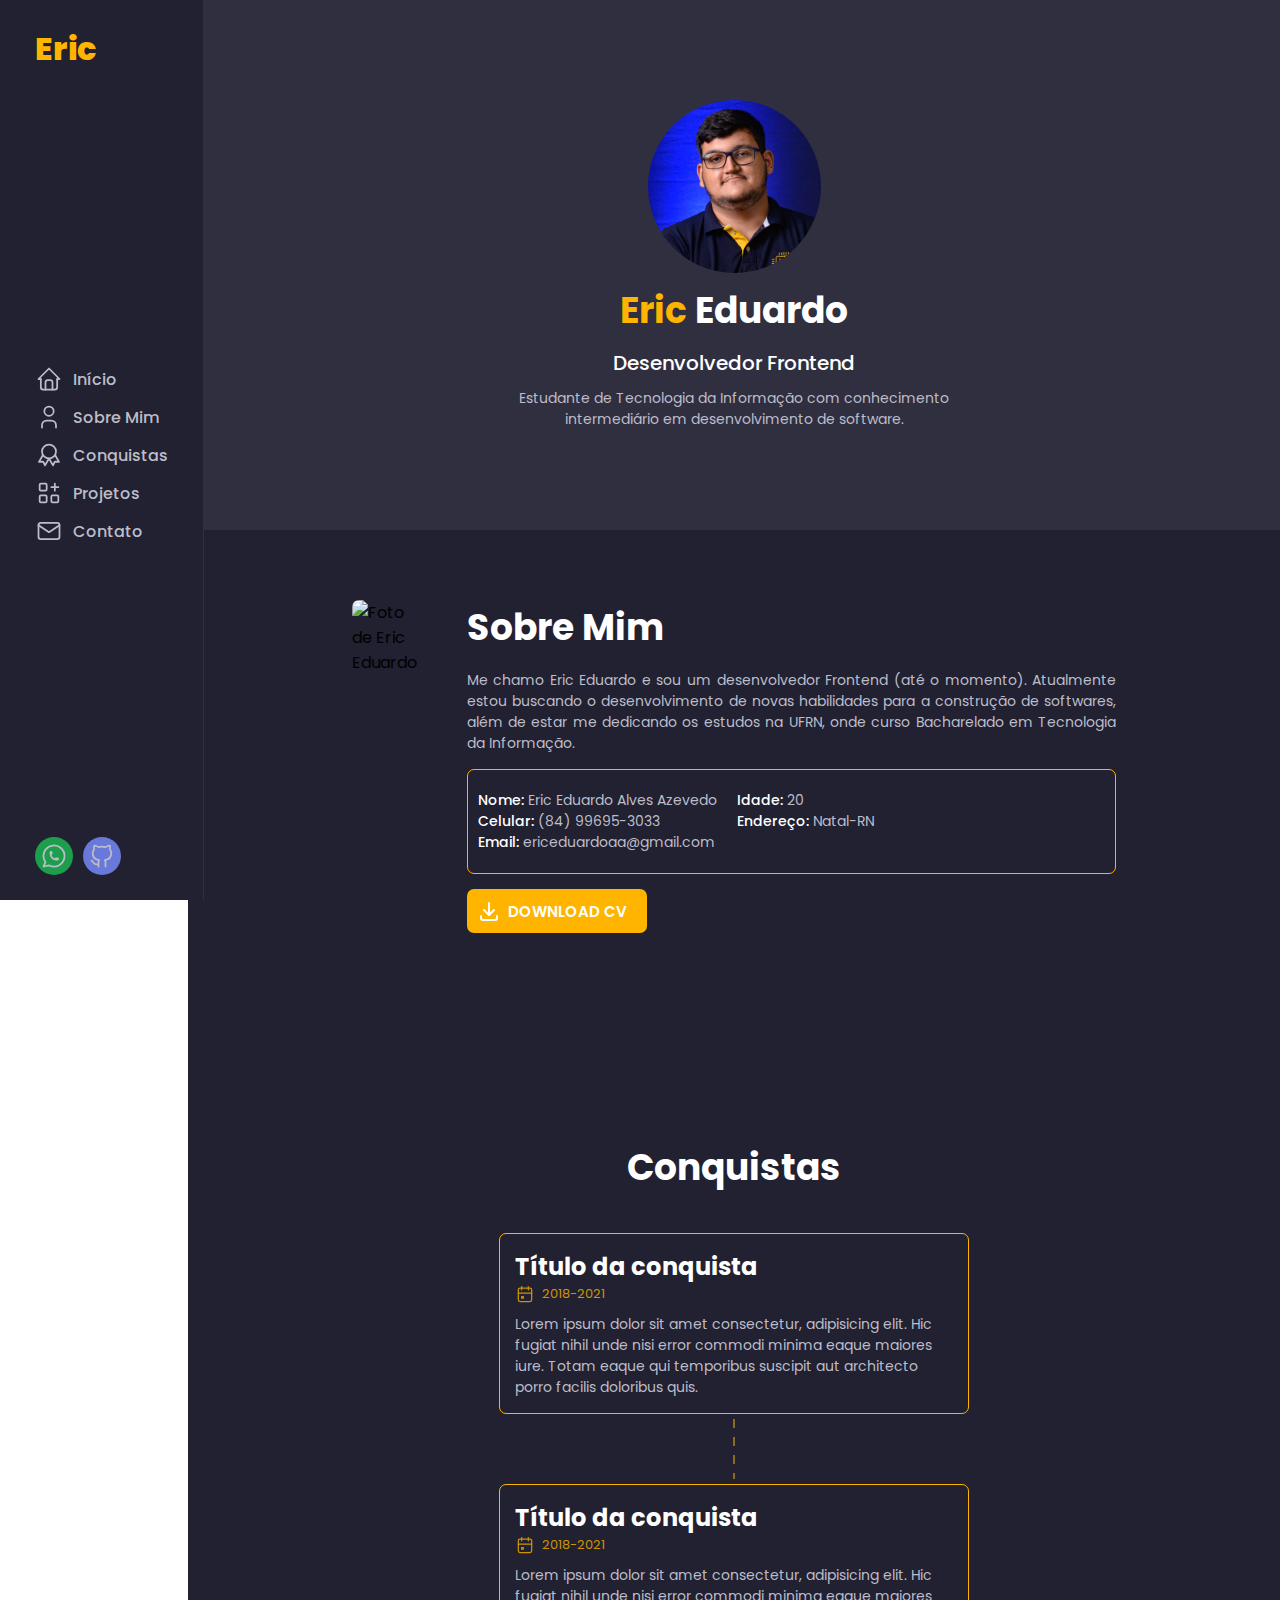
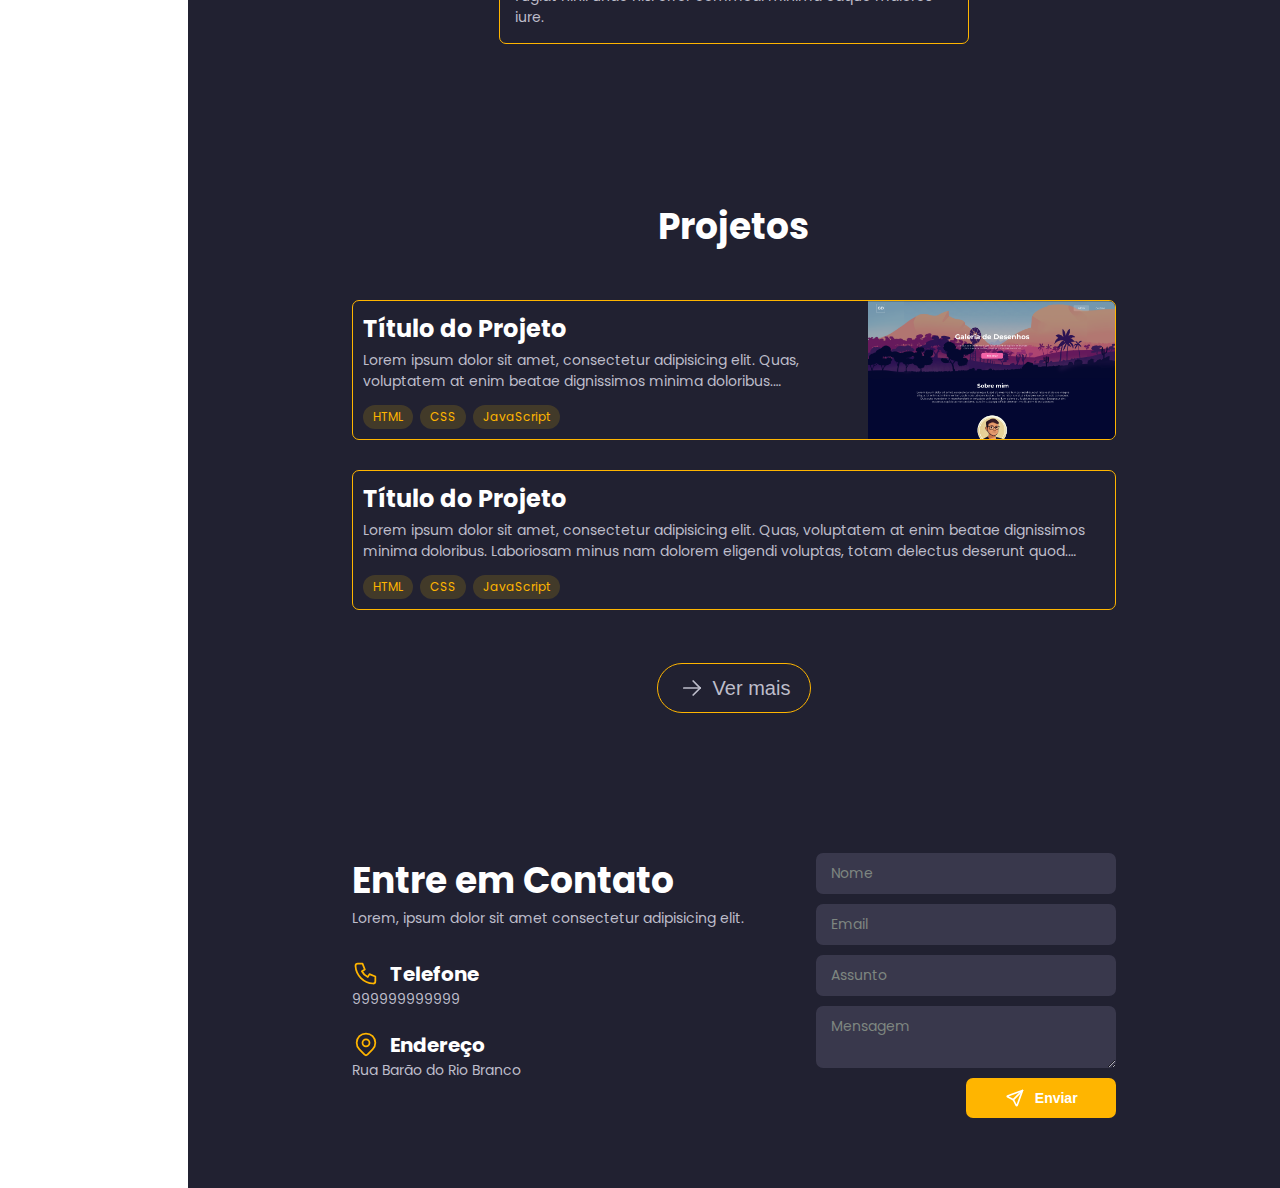
==== index.html @ 6c76ade5 "Primeiro commit com a página inicial" ====
<!DOCTYPE html>
<html lang="en">
<head>
    <meta charset="UTF-8">
    <meta http-equiv="X-UA-Compatible" content="IE=edge">
    <meta name="viewport" content="width=device-width, initial-scale=1.0">
    <title>Eric Eduardo</title>

    <link rel="stylesheet" href="./css/style.css">
        <link rel="preconnect" href="https://fonts.googleapis.com">
    <link rel="preconnect" href="https://fonts.gstatic.com" crossorigin>
    <link href="https://fonts.googleapis.com/css2?family=Poppins:wght@300;400;500;600;700&display=swap" rel="stylesheet">
</head>
<body>
    <div class="side-navigation">
        <div class="logo">Eric</div>
        <ul>
            <li>
                <a href="#home" class="btn">
                    <svg xmlns="http://www.w3.org/2000/svg" class="icon icon-tabler icon-tabler-home" width="28" height="28" viewBox="0 0 24 24" stroke-width="1.5" stroke="#BDBDCA" fill="none" stroke-linecap="round" stroke-linejoin="round">
                        <path stroke="none" d="M0 0h24v24H0z" fill="none"/>
                        <polyline points="5 12 3 12 12 3 21 12 19 12" />
                        <path d="M5 12v7a2 2 0 0 0 2 2h10a2 2 0 0 0 2 -2v-7" />
                        <path d="M9 21v-6a2 2 0 0 1 2 -2h2a2 2 0 0 1 2 2v6" />
                      </svg>
                    Início
                </a>
            </li>
            <li>
                <a href="#about-me" class="btn">
                    <svg xmlns="http://www.w3.org/2000/svg" class="icon icon-tabler icon-tabler-user" width="28" height="28" viewBox="0 0 24 24" stroke-width="1.5" stroke="#BDBDCA" fill="none" stroke-linecap="round" stroke-linejoin="round">
                        <path stroke="none" d="M0 0h24v24H0z" fill="none"/>
                        <circle cx="12" cy="7" r="4" />
                        <path d="M6 21v-2a4 4 0 0 1 4 -4h4a4 4 0 0 1 4 4v2" />
                    </svg>
                    Sobre Mim
                </a>
            </li>
            <li>
                <a href="#achievements" class="btn"> 
                    <svg xmlns="http://www.w3.org/2000/svg" class="icon icon-tabler icon-tabler-award" width="28" height="28" viewBox="0 0 24 24" stroke-width="1.5" stroke="#BDBDCA" fill="none" stroke-linecap="round" stroke-linejoin="round">
                        <path stroke="none" d="M0 0h24v24H0z" fill="none"/>
                        <circle cx="12" cy="9" r="6" />
                        <polyline points="9 14.2 9 21 12 19 15 21 15 14.2" transform="rotate(-30 12 9)" />
                        <polyline points="9 14.2 9 21 12 19 15 21 15 14.2" transform="rotate(30 12 9)" />
                    </svg>
                    Conquistas
                </a>
            </li>
            <li>
                <a href="#projects" class="btn">
                    <svg xmlns="http://www.w3.org/2000/svg" class="icon icon-tabler icon-tabler-apps" width="28" height="28" viewBox="0 0 24 24" stroke-width="1.5" stroke="#BDBDCA" fill="none" stroke-linecap="round" stroke-linejoin="round">
                        <path stroke="none" d="M0 0h24v24H0z" fill="none"/>
                        <rect x="4" y="4" width="6" height="6" rx="1" />
                        <rect x="4" y="14" width="6" height="6" rx="1" />
                        <rect x="14" y="14" width="6" height="6" rx="1" />
                        <line x1="14" y1="7" x2="20" y2="7" />
                        <line x1="17" y1="4" x2="17" y2="10" />
                    </svg>
                    Projetos
                </a>
            </li>
            <li>
                <a href="#contact" class="btn">
                    <svg xmlns="http://www.w3.org/2000/svg" class="icon icon-tabler icon-tabler-mail" width="28" height="28" viewBox="0 0 24 24" stroke-width="1.5" stroke="#BDBDCA" fill="none" stroke-linecap="round" stroke-linejoin="round">
                        <path stroke="none" d="M0 0h24v24H0z" fill="none"/>
                        <rect x="3" y="5" width="18" height="14" rx="2" />
                        <polyline points="3 7 12 13 21 7" />
                    </svg>
                    Contato
                </a>
            </li>
        </ul>
        <div class="media">
            <div class="whatsapp btn">
                <svg xmlns="http://www.w3.org/2000/svg" class="icon icon-tabler icon-tabler-brand-whatsapp" width="28" height="28" viewBox="0 0 24 24" stroke-width="1.5" stroke="#BDBDCA" fill="none" stroke-linecap="round" stroke-linejoin="round">
                    <path stroke="none" d="M0 0h24v24H0z" fill="none"/>
                    <path d="M3 21l1.65 -3.8a9 9 0 1 1 3.4 2.9l-5.05 .9" />
                    <path d="M9 10a0.5 .5 0 0 0 1 0v-1a0.5 .5 0 0 0 -1 0v1a5 5 0 0 0 5 5h1a0.5 .5 0 0 0 0 -1h-1a0.5 .5 0 0 0 0 1" />
                  </svg>        
            </div>
            <div class="github btn">
                <svg xmlns="http://www.w3.org/2000/svg" class="icon icon-tabler icon-tabler-brand-github" width="28" height="28" viewBox="0 0 24 24" stroke-width="1.5" stroke="#BDBDCA" fill="none" stroke-linecap="round" stroke-linejoin="round">
                    <path stroke="none" d="M0 0h24v24H0z" fill="none"/>
                    <path d="M9 19c-4.3 1.4 -4.3 -2.5 -6 -3m12 5v-3.5c0 -1 .1 -1.4 -.5 -2c2.8 -.3 5.5 -1.4 5.5 -6a4.6 4.6 0 0 0 -1.3 -3.2a4.2 4.2 0 0 0 -.1 -3.2s-1.1 -.3 -3.5 1.3a12.3 12.3 0 0 0 -6.2 0c-2.4 -1.6 -3.5 -1.3 -3.5 -1.3a4.2 4.2 0 0 0 -.1 3.2a4.6 4.6 0 0 0 -1.3 3.2c0 4.6 2.7 5.7 5.5 6c-.6 .6 -.6 1.2 -.5 2v3.5" />
                  </svg>
            </div>
            
        </div>
    </div>
    
    <main>
        <section id="home">
            <img src="./img/foto-perfil-lattes.png" alt="Foto de perfil">
            <h1 class="section-title"><span>Eric</span> Eduardo</h1>
            <p class="subtitle">Desenvolvedor Frontend</p>
            <p class="text">Estudante de Tecnologia da Informação com conhecimento intermediário em desenvolvimento de software.</p>
        </section>

        <section id="about-me">
            <img src="./img/DSC_0103.png" alt="Foto de Eric Eduardo">

            <div class="info">
                
                <h1 class="section-title">Sobre Mim</h1>
                <p class="description text">Me chamo Eric Eduardo e sou um desenvolvedor Frontend (até o momento). Atualmente estou buscando o desenvolvimento de novas habilidades para a construção de softwares, além de estar me dedicando os  estudos na UFRN, onde curso Bacharelado em Tecnologia da Informação.</p>

                <div class="resume text">
                    <div>
                        <p><span>Nome: </span>Eric Eduardo Alves Azevedo</p>
                        <p><span>Celular: </span>(84) 99695-3033</p>                   
                        <p><span>Email: </span>ericeduardoaa@gmail.com</p>
                    </div>
                    <div>
                        <p><span>Idade: </span>20</p>
                        <p><span>Endereço: </span>Natal-RN</p>
                    </div>
                </div>
                
               
                    <a href="./curriculum vitae - Eric.pdf" class="btn" id="btn-download" target="_blank" download="curriculum vitae - Eric.pdf" class="btn" id="btn-download">
                        <svg xmlns="http://www.w3.org/2000/svg" class="icon icon-tabler icon-tabler-download" width="24" height="24" viewBox="0 0 24 24" stroke-width="2" stroke="#ffffff" fill="none" stroke-linecap="round" stroke-linejoin="round">
                            <path stroke="none" d="M0 0h24v24H0z" fill="none"/>
                            <path d="M4 17v2a2 2 0 0 0 2 2h12a2 2 0 0 0 2 -2v-2" />
                            <polyline points="7 11 12 16 17 11" />
                            <line x1="12" y1="4" x2="12" y2="16" />
                        </svg>
                        DOWNLOAD CV
                    </a>
            </div>
        </section>

        <section id="achievements">
            <h1 class="section-title">Conquistas</h1>

            <div class="timeline">
                <div class="achievement">
                    <h2 class="title">Título da conquista</h2>
                    <div class="date">
                        <svg xmlns="http://www.w3.org/2000/svg" class="icon icon-tabler icon-tabler-calendar-event" width="20" height="20" viewBox="0 0 24 24" stroke-width="1.5" stroke="#ce9400" fill="none" stroke-linecap="round" stroke-linejoin="round">
                            <path stroke="none" d="M0 0h24v24H0z" fill="none"/>
                            <rect x="4" y="5" width="16" height="16" rx="2" />
                            <line x1="16" y1="3" x2="16" y2="7" />
                            <line x1="8" y1="3" x2="8" y2="7" />
                            <line x1="4" y1="11" x2="20" y2="11" />
                            <rect x="8" y="15" width="2" height="2" />
                          </svg>
                        <p>2018-2021</p>
                    </div>
                    <p class="text">Lorem ipsum dolor sit amet consectetur, adipisicing elit. Hic fugiat nihil unde nisi error commodi minima eaque maiores iure. Totam eaque qui temporibus suscipit aut architecto porro facilis doloribus quis.</p>
                </div>

                <?xml version="1.0"?>
                    <svg xmlns="http://www.w3.org/2000/svg" xmlns:xlink="http://www.w3.org/1999/xlink" width="11" height="60">
                        <line x1="5" y1="0" x2="5" y2="60" stroke-width="1" stroke="#FFB500" stroke-dasharray="9"/>
                </svg>

                <div class="achievement">
                    <h2 class="title">Título da conquista</h2>
                    <div class="date">
                        <svg xmlns="http://www.w3.org/2000/svg" class="icon icon-tabler icon-tabler-calendar-event" width="20" height="20" viewBox="0 0 24 24" stroke-width="1.5" stroke="#ce9400" fill="none" stroke-linecap="round" stroke-linejoin="round">
                            <path stroke="none" d="M0 0h24v24H0z" fill="none"/>
                            <rect x="4" y="5" width="16" height="16" rx="2" />
                            <line x1="16" y1="3" x2="16" y2="7" />
                            <line x1="8" y1="3" x2="8" y2="7" />
                            <line x1="4" y1="11" x2="20" y2="11" />
                            <rect x="8" y="15" width="2" height="2" />
                          </svg>
                        <p>2018-2021</p>
                    </div>
                    <p class="text">Lorem ipsum dolor sit amet consectetur, adipisicing elit. Hic fugiat nihil unde nisi error commodi minima eaque maiores iure.</p>
                </div>
            </div>
        </section>

        <section id="projects">
            <h1 class="section-title">Projetos</h1>
            <div>
                <div class="card">
                    <div class="info">
                        <div class="card-content">
                            <h2 class="title">Título do Projeto</h2>
                            <p class="text">Lorem ipsum dolor sit amet, consectetur adipisicing elit. Quas, voluptatem at enim beatae dignissimos minima doloribus. Laboriosam minus nam dolorem eligendi voluptas, totam delectus deserunt quod. Fuga ratione dolores cumque. </p>
                        </div>
                        <div class="technologies">
                            <div class="technology">HTML</div>
                            <div class="technology">CSS</div>
                            <div class="technology">JavaScript</div>
                        </div>
                        
                    </div>
                    <div class="card-img">
                        <img src="./img/Captura de tela 2023-02-22 171849.png">
                    </div>
                </div>

                <div class="card">
                    <div class="info">
                        <div class="card-content">
                            <h2 class="title">Título do Projeto</h2>
                            <p class="text">Lorem ipsum dolor sit amet, consectetur adipisicing elit. Quas, voluptatem at enim beatae dignissimos minima doloribus. Laboriosam minus nam dolorem eligendi voluptas, totam delectus deserunt quod. Fuga ratione dolores cumque. </p>
                        </div>
                        <div class="technologies">
                            <div class="technology">HTML</div>
                            <div class="technology">CSS</div>
                            <div class="technology">JavaScript</div>
                        </div>
                        
                    </div>
                    
                </div>
            </div>

            <button class="btn btn-see-more">
                <svg xmlns="http://www.w3.org/2000/svg" class="icon icon-tabler icon-tabler-arrow-right" width="28" height="28" viewBox="0 0 24 24" stroke-width="1.5" stroke="#BDBDCA" fill="none" stroke-linecap="round" stroke-linejoin="round">
                    <path stroke="none" d="M0 0h24v24H0z" fill="none"/>
                    <line x1="5" y1="12" x2="19" y2="12" />
                    <line x1="13" y1="18" x2="19" y2="12" />
                    <line x1="13" y1="6" x2="19" y2="12" />
                  </svg>
                  Ver mais
            </button>
        </section>

        <section id="contact">
            <div class="content">
                <h1 class="section-title">Entre em Contato</h1>
                <p class="text">Lorem, ipsum dolor sit amet consectetur adipisicing elit.</p>
                <div class="content-info">
                    <div class="info">
                        <div>
                            <svg xmlns="http://www.w3.org/2000/svg" class="icon icon-tabler icon-tabler-phone" width="28" height="28" viewBox="0 0 24 24" stroke-width="1.5" stroke="#FFB500" fill="none" stroke-linecap="round" stroke-linejoin="round">
                                <path stroke="none" d="M0 0h24v24H0z" fill="none"/>
                                <path d="M5 4h4l2 5l-2.5 1.5a11 11 0 0 0 5 5l1.5 -2.5l5 2v4a2 2 0 0 1 -2 2a16 16 0 0 1 -15 -15a2 2 0 0 1 2 -2" />
                            </svg>
                            <h3>Telefone</h3>
                        </div>
                        <p class="text">999999999999</p>
                    </div>

                    <div class="info">
                        <div>
                            <svg xmlns="http://www.w3.org/2000/svg" class="icon icon-tabler icon-tabler-map-pin" width="28" height="28" viewBox="0 0 24 24" stroke-width="1.5" stroke="#FFB500" fill="none" stroke-linecap="round" stroke-linejoin="round">
                                <path stroke="none" d="M0 0h24v24H0z" fill="none"/>
                                <circle cx="12" cy="11" r="3" />
                                <path d="M17.657 16.657l-4.243 4.243a2 2 0 0 1 -2.827 0l-4.244 -4.243a8 8 0 1 1 11.314 0z" />
                              </svg>
                            <h3>Endereço</h3>
                        </div>
                        <p class="text">Rua Barão do Rio Branco</p>
                    </div>
                </div>
            </div>
            <form>
                <input id="name" type="text" placeholder="Nome">
                <input id="email" type="email" placeholder="Email">
                <input id="subject" type="text" placeholder="Assunto">
                <textarea id="message" placeholder="Mensagem"></textarea>
                <button class="btn">
                    <svg xmlns="http://www.w3.org/2000/svg" class="icon icon-tabler icon-tabler-send" width="20" height="20" viewBox="0 0 24 24" stroke-width="2" stroke="#ffffff" fill="none" stroke-linecap="round" stroke-linejoin="round">
                    <path stroke="none" d="M0 0h24v24H0z" fill="none"/>
                    <line x1="10" y1="14" x2="21" y2="3" />
                    <path d="M21 3l-6.5 18a0.55 .55 0 0 1 -1 0l-3.5 -7l-7 -3.5a0.55 .55 0 0 1 0 -1l18 -6.5" />
                  </svg>
                  Enviar
                </button>
            </form>
        </section>
    </main>

</body>

<script src="./js/side-navigation.js"></script>
</html>
---- css/style.css ----
* {
    margin: 0;
    padding: 0;
    text-decoration: none;
    list-style: none;
    box-sizing: border-box;
}

html {
    scroll-behavior: smooth;
}

body {
    font-family: 'Poppins', sans-serif;
}

.btn:hover {
    cursor: pointer;
}

.text {
    /* color: #9696ab; */
    color: #BDBDCA;
    font-size: 14px;
}

/* ----- SIDE NAVIGATION ----- */

.side-navigation {
    background-color: #212131;
    position: fixed;
    top: 0;
    padding: 25px 35px;
    /* padding-top: 20px; */
    box-sizing: border-box;
    height: 100%;
    border-right: 1px solid #302F40;
    display: flex;
    flex-direction: column;
    justify-content: space-between;
}

.side-navigation .logo {
    font-size: 32px;
    color: #FFB500;
    font-weight: 800;
}

.side-navigation ul {
    display: flex;
    flex-direction: column;
    gap: 10px;
}

.side-navigation ul a {
    color: #BDBDCA;
    display: flex;
    align-items: center;
    gap: 10px;
    font-size: 16px;
    font-weight: 500;
    transition: all .3s;
}

.side-navigation ul a svg {
    transition: all .3s;
}

.side-navigation ul a:hover, .side-navigation ul a:hover svg {
    color: #FFB500;
    stroke: #FFB500;
}

.side-navigation .media {
    display: flex;
    gap: 10px;
}

.side-navigation .media .whatsapp {
    background-color: #1c9e4c;
    display: flex;
    padding: 5px;
    border-radius: 50px;
}

.side-navigation .media .github {
    background-color: #6879D9;
    display: flex;
    padding: 5px;
    border-radius: 50px;
}

/* ----- MAIN ----- */

main {
    background-color: #212131;
}

section {
    padding: 70px 15%;
}

/* INÍCIO */

#home {
    background-color: #302F40;
    display: flex;
    flex-direction: column;
    align-items: center;
    justify-content: center;
    padding: 100px 0;
    gap: 10px;
}

#home img {
    width: 173px; /* width of container */
    height: 173px; /* height of container */
    object-fit: cover;
    object-position: top; /* try 20px 10px */ 
    border-radius: 200px;
}

.section-title {
    font-size: 36px;
    font-weight: bold;
    color: white;
}

.section-title span {
    color: #FFB500;
}

#home .subtitle {
    font-size: 20px;
    font-weight: 500;
    color: white;
}

#home .text {
    width: 460px;
    text-align: center;
}

h2.title {
    font-size: 24px;
    color: white;
}

/* SOBRE MIM */

#about-me {
    display: flex;
    /* justify-content: space-between; */
    gap: 50px;    
    /* flex-wrap: wrap; */
}

#about-me img {
    /* width: 500px; */
    height: 400px;
    border-radius: 7px;
}

#about-me  .info {
    display: flex;
    flex-direction: column;
    gap: 15px;
    /* width: 480px; */
}

#about-me  .info .description {
    text-align: justify;
}


#about-me .info .resume {
    display: flex;
    /* flex-direction: column; */
    flex-wrap: wrap;
    border: 1px solid #FFB500;
    border-radius: 7px;
    padding: 20px 0;

}

#about-me .info .resume div {
    padding: 0 10px;
}

#about-me .info p span {
    color: white;
    font-weight: 500;
}

#btn-download {
    background-color: #FFB500;
    width: 180px;
    color: white;
    font-weight: 600;
    font-size: 15px;
    display: flex;
    align-items: center;
    gap: 7px;
    padding: 10px;
    border-radius: 7px;
    transition: background .3s;
}

#btn-download:hover {
    background-color: #fcce59;
}

/* CONQUISTAS */

#achievements {
    display: flex;
    flex-direction: column;
    align-items : center;
    gap: 23px;
}

.timeline {
    width: 500px;
    padding: 15px;
    display: flex;
    flex-direction: column;
    align-items: center;
    gap: 5px;
}

.timeline .achievement {
    border-radius: 7px;
    border: 1px solid #FFB500;
    padding: 15px;
}

.timeline .achievement .date {
    color: #ce9400;
    display: flex;
    gap: 7px;
    font-size: 13px;
    align-items: center;
    /* font-weight: 300; */
    margin-bottom: 10px;
}

/* PROJETOS */
#projects {
    display: flex;
    flex-direction: column;
    align-items: center;
    gap: 23px;
}

#projects .section-title {
    margin-bottom: 23px;
}

.card {
    display: flex;
    height: 140px;
    border: 1px solid #ffb500;
    border-radius: 7px;
    overflow: hidden;
    margin-bottom: 30px;
    transition: background-color .4s;
}

.card:hover{
    cursor: pointer;
    background-color: rgba(255, 183, 0, 0.05);
}

.card .title {
    margin-bottom: 4px;
}

.card .info {
    display: flex;
    flex-direction: column;
    height: 100%;
    justify-content: space-between;
    padding: 10px;
    flex: 2;
}

.card .info .text {
    overflow: hidden;
    text-overflow: ellipsis;
    display: -webkit-box;
    -webkit-line-clamp: 2;
    -webkit-box-orient: vertical;
}

.technologies {
    display: flex;
    gap: 7px;
}

.technologies .technology {
    color: #FFB500;
    background-color: rgba(255, 199, 0, 0.15);
    font-size: 12px;
    padding: 3px 10px;
    border-radius: 20px;
}

.card-img {
    height: auto;
    flex: 1;
    overflow: hidden;
}

.card-img img {
    width: 100%;
    height: 100%;
    object-fit: cover;
    object-position: top;
}

.btn-see-more {
    padding: 10px 20px;
    background-color: transparent;
    border: 0.1px solid #FFB500;
    border-radius: 50px;
    display: flex;
    align-items: center;
    gap: 7px;
    font-size: 20px;
    color: #BDBDCA;
    transition: color .4s, background-color .4s;
}

.icon-tabler-arrow-right {
    transition: stroke .4s, transform .2s;
}

.btn-see-more:hover{
    background-color: rgba(255, 183, 0, 0.05);
    color: #FFB500;
    /* stroke: #FFB500; */
}

.btn-see-more:hover .icon-tabler-arrow-right {
    stroke: #FFB500;
    transform: translateX(5px);
}

/* CONTATO */

#contact {
    display: flex;
    gap: 20px;
    justify-content: space-around;
    flex-wrap: wrap;
}

#contact .content{
    flex: 1;
}

#contact .content-info {
    margin-top: 30px;   
}

#contact .content-info .info {
    margin-bottom: 20px;
}

.info h3 {
    color: white;
    font-size: 20px;
}

.content-info .info div {
    display: flex;
    gap: 10px;
}

#contact form {
    width: 300px;
    display: flex;
    flex-direction: column;
    gap: 10px;
    align-items: flex-end;
    max-width: 300px;
    flex: 1;
}

#contact form input, #contact form textarea {
    background-color: #39384C;
    color: white;
    border: none;
    /* outline: 1px solid #FFB500; */
    padding: 10px 15px;
    border-radius: 7px;
    font-size: 14px;
    font-family: 'Poppins', sans-serif;
    max-width: 300px;
    min-width: 100%;
}

#contact form input:focus, #contact form textarea:focus {
    outline: 1px solid #FFB500;
}

#contact form button {
    display: flex;
    justify-content: center;
    align-items: center;
    gap: 10px;
    border-radius: 7px;
    border: none;
    background-color: #FFB500;
    color: white;
    padding: 10px;
    font-size: 14px;
    font-weight: 600;
    width: 150px;
    transition: all .4s;
}

#contact form button:hover {
    background-color: #fcce59;
}

#contact ::-webkit-input-placeholder {
    color: #7e8680;
 }
 
 #contact :-moz-placeholder { /* Firefox 18- */
    color: #7e8680;  
 }
 
 #contact ::-moz-placeholder {  /* Firefox 19+ */
    color: #7e8680;  
 }
 
 #contact :-ms-input-placeholder {  
    color: #7e8680;  
 }

input:-webkit-autofill {
    -webkit-box-shadow: 0 0 0 30px #39384C inset;
}
 
/* Cor do texto do autocomplete */
input:-webkit-autofill {
    -webkit-text-fill-color: white !important;
}
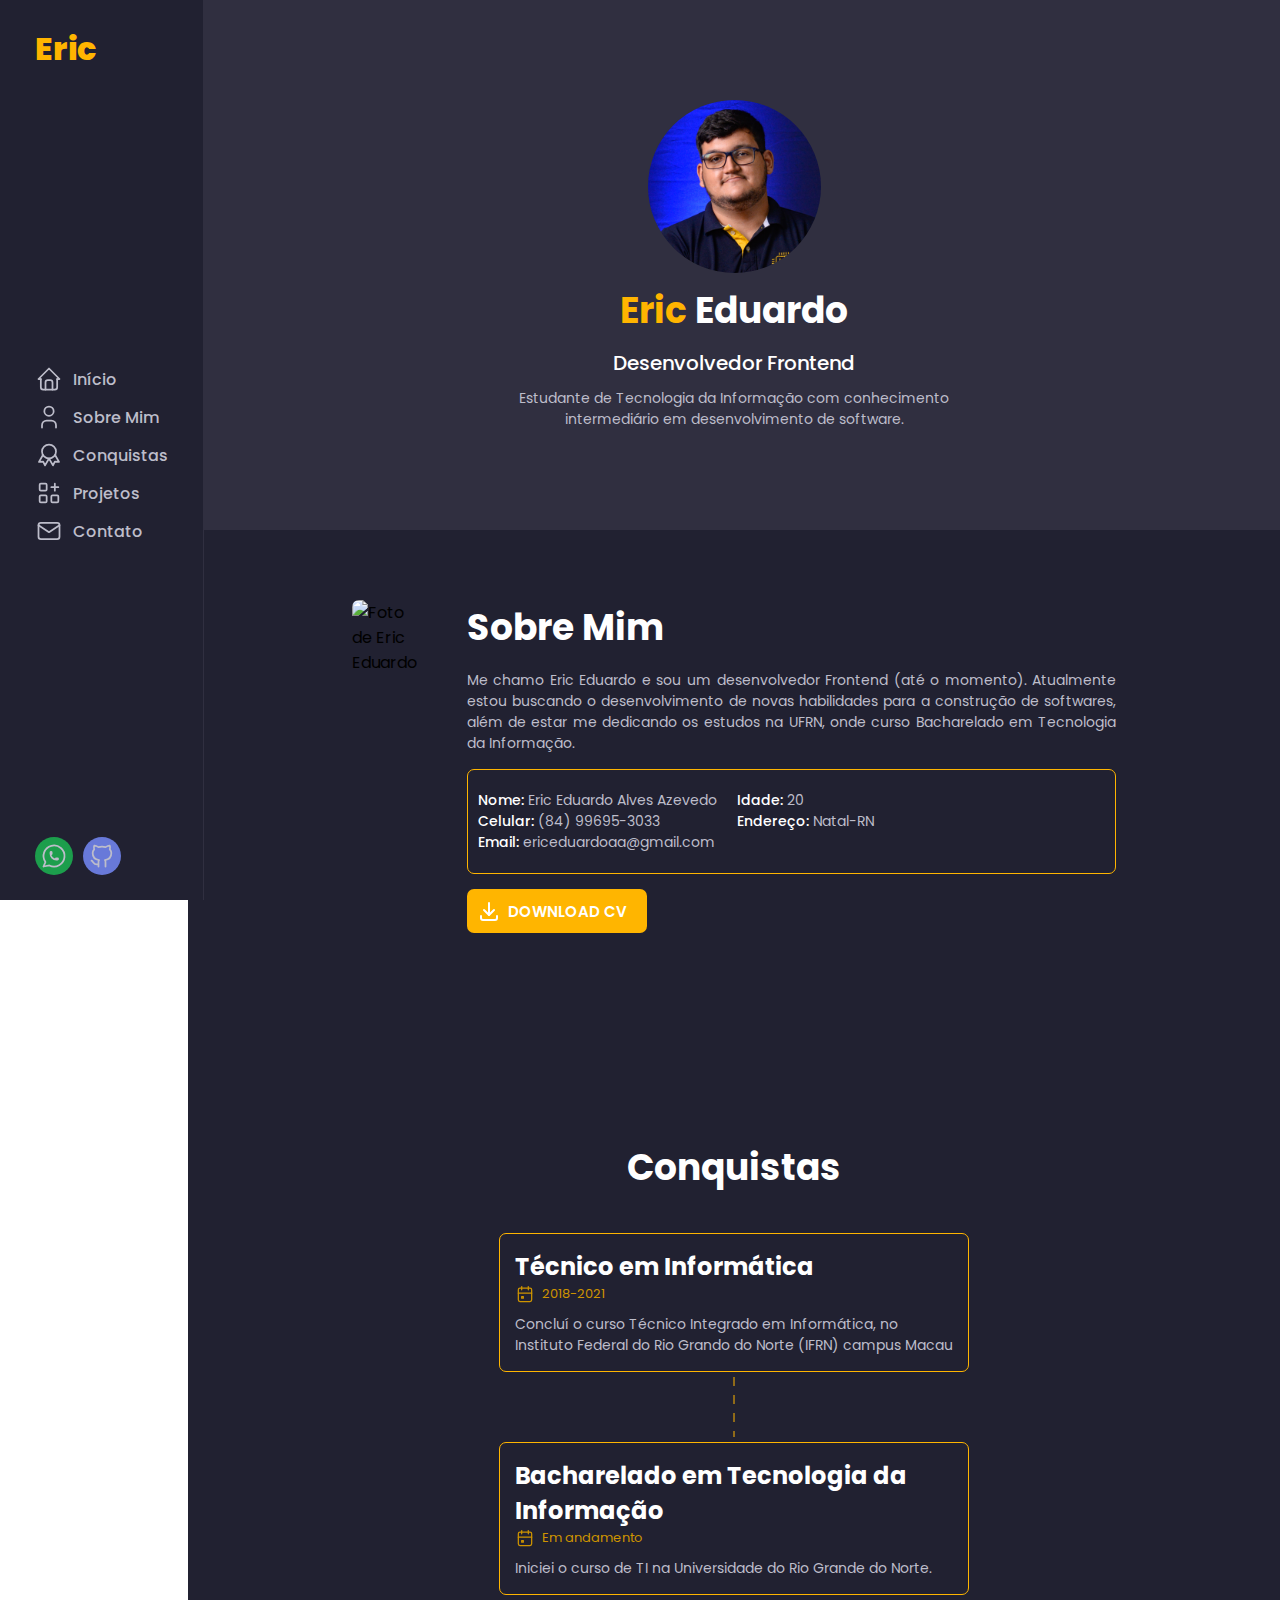
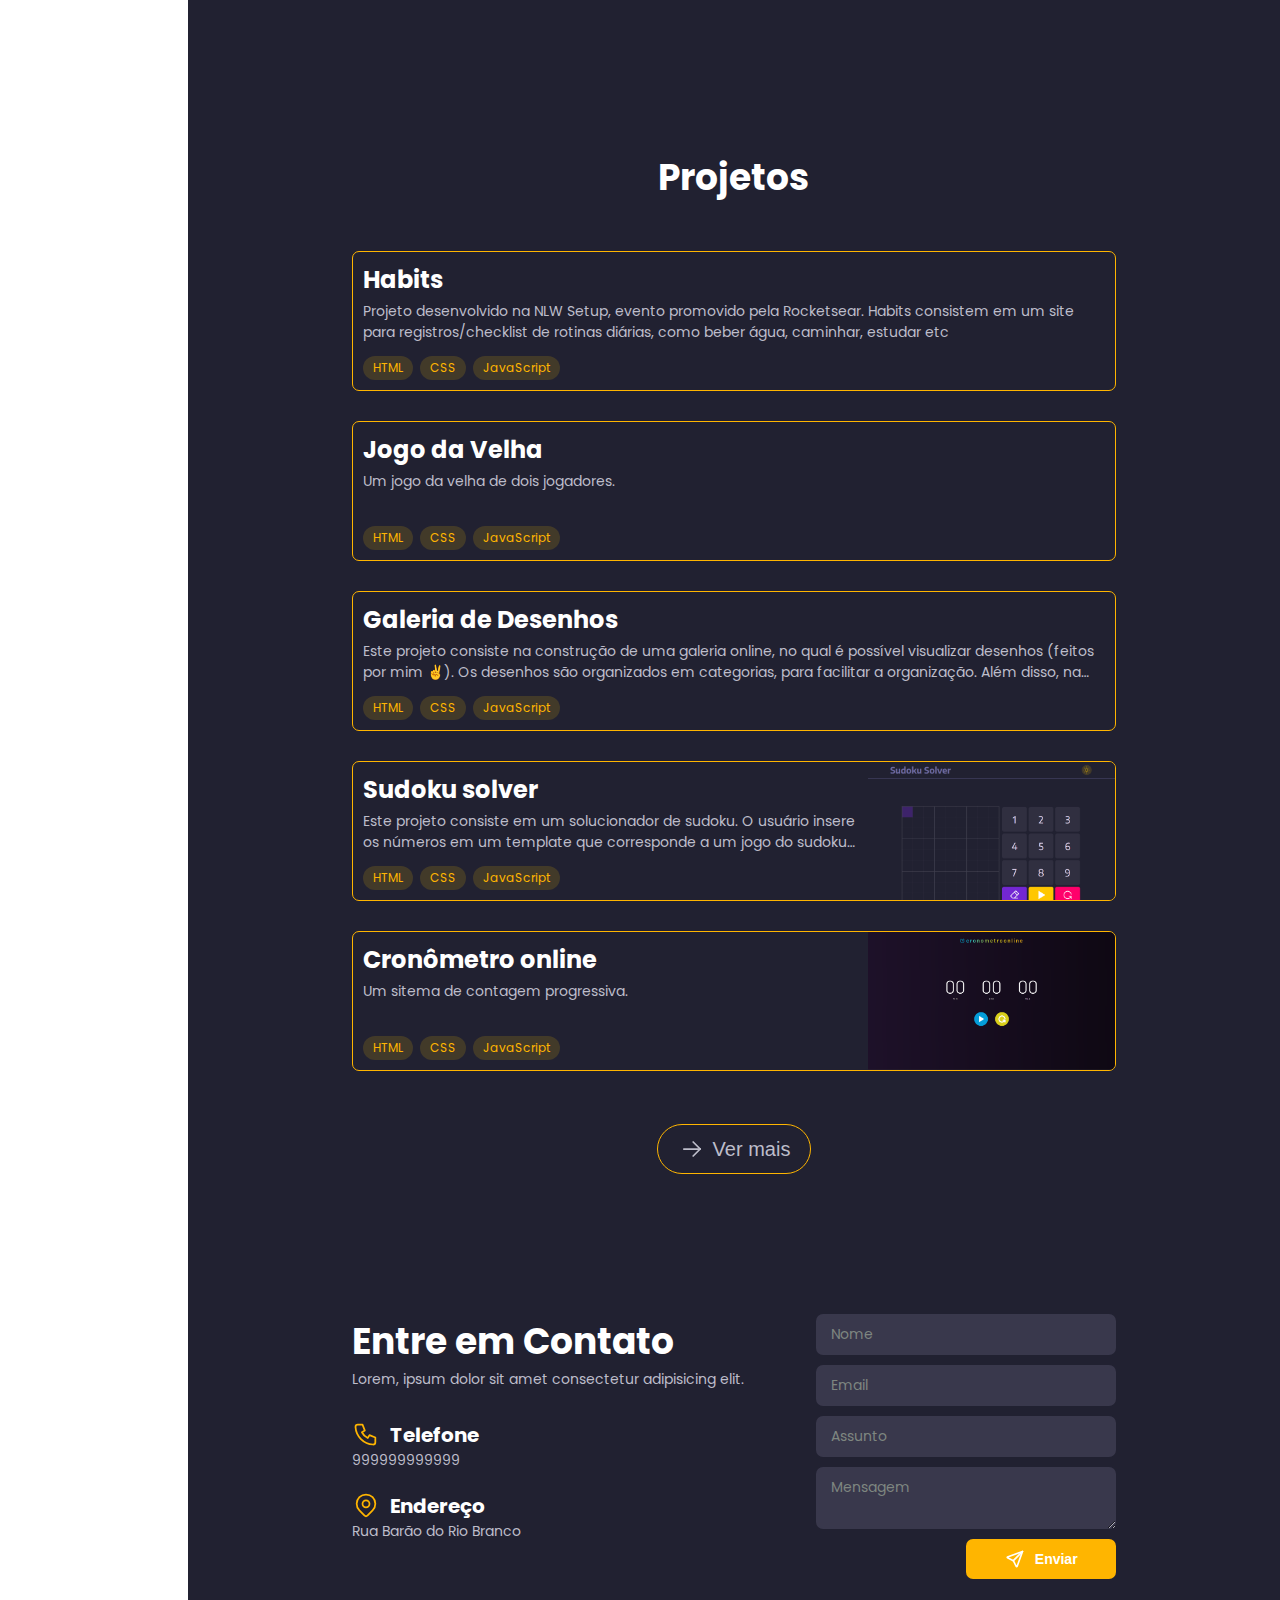
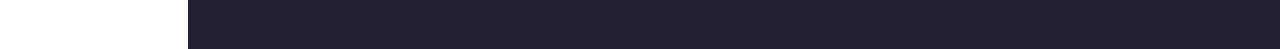
==== commit 0c4fdd09: "Criação do Project View" ====
--- a/index.html
+++ b/index.html
@@ -7,11 +7,57 @@
     <title>Eric Eduardo</title>
 
     <link rel="stylesheet" href="./css/style.css">
-        <link rel="preconnect" href="https://fonts.googleapis.com">
+    <link rel="stylesheet" href="./css/project_view.css">
+    <link rel="preconnect" href="https://fonts.googleapis.com">
     <link rel="preconnect" href="https://fonts.gstatic.com" crossorigin>
-    <link href="https://fonts.googleapis.com/css2?family=Poppins:wght@300;400;500;600;700&display=swap" rel="stylesheet">
+    <link href="https://fonts.googleapis.com/css2?family=Poppins:wght@200;300;400;500;600;700&display=swap" rel="stylesheet">
 </head>
 <body>
+    <div class="project-view">
+        <div class="view">
+            <div class="image">
+                <img src="./img/captura_jogo_da_velha.png" alt="jogo da velha">
+            </div>
+            <svg xmlns="http://www.w3.org/2000/svg" class="icon icon-tabler icon-tabler-x btn" width="24" height="24" viewBox="0 0 24 24" stroke-width="1.5" stroke="#ffffff" fill="none" stroke-linecap="round" stroke-linejoin="round">
+                <path stroke="none" d="M0 0h24v24H0z" fill="none"/>
+                <line x1="18" y1="6" x2="6" y2="18" />
+                <line x1="6" y1="6" x2="18" y2="18" />
+            </svg>
+            <div class="content">
+                <div class="header-content">
+                    <div class="date">
+                        <svg xmlns="http://www.w3.org/2000/svg" class="icon icon-tabler icon-tabler-calendar-event" width="20" height="20" viewBox="0 0 24 24" stroke-width="1.5" stroke="#636377" fill="none" stroke-linecap="round" stroke-linejoin="round">
+                            <path stroke="none" d="M0 0h24v24H0z" fill="none"/>
+                            <rect x="4" y="5" width="16" height="16" rx="2" />
+                            <line x1="16" y1="3" x2="16" y2="7" />
+                            <line x1="8" y1="3" x2="8" y2="7" />
+                            <line x1="4" y1="11" x2="20" y2="11" />
+                            <rect x="8" y="15" width="2" height="2" />
+                        </svg>
+                        <p>2022</p>
+                    </div>
+                    <h1 class="title">Título do Projeto</h1>
+                    <ul class="technologies">
+                        <!-- <li>HTML</li> -->
+                    </ul>
+                </div>
+                <div class="body-content">
+                    <h2 class="subtitle">Links</h2>
+                    <ul class="links">
+                        <!-- <li class="btn">Site</li>
+                        <li class="btn">Github</li> -->
+                    </ul>
+
+                    <h2 class="subtitle">Sobre o projeto</h2>
+
+                    <div class="text-content">
+                        <p class="text description">Lorem ipsum dolor sit, amet consectetur adipisicing elit. Esse, quod. Tenetur dignissimos, odit aliquid praesentium doloribus cumque ipsa in architecto incidunt doloremque modi consectetur earum nihil, nobis suscipit deserunt asperiores. Lorem ipsum dolor sit, amet consectetur adipisicing elit. Esse, quod. Tenetur dignissimos, odit aliquid praesentium doloribus cumque ipsa in architecto incidunt doloremque modi consectetur earum nihil, nobis suscipit deserunt asperiores.</p>
+                    </div>
+                </div>
+                
+            </div>
+        </div>
+    </div>
     <div class="side-navigation">
         <div class="logo">Eric</div>
         <ul>
@@ -134,83 +180,16 @@
             <h1 class="section-title">Conquistas</h1>
 
             <div class="timeline">
-                <div class="achievement">
-                    <h2 class="title">Título da conquista</h2>
-                    <div class="date">
-                        <svg xmlns="http://www.w3.org/2000/svg" class="icon icon-tabler icon-tabler-calendar-event" width="20" height="20" viewBox="0 0 24 24" stroke-width="1.5" stroke="#ce9400" fill="none" stroke-linecap="round" stroke-linejoin="round">
-                            <path stroke="none" d="M0 0h24v24H0z" fill="none"/>
-                            <rect x="4" y="5" width="16" height="16" rx="2" />
-                            <line x1="16" y1="3" x2="16" y2="7" />
-                            <line x1="8" y1="3" x2="8" y2="7" />
-                            <line x1="4" y1="11" x2="20" y2="11" />
-                            <rect x="8" y="15" width="2" height="2" />
-                          </svg>
-                        <p>2018-2021</p>
-                    </div>
-                    <p class="text">Lorem ipsum dolor sit amet consectetur, adipisicing elit. Hic fugiat nihil unde nisi error commodi minima eaque maiores iure. Totam eaque qui temporibus suscipit aut architecto porro facilis doloribus quis.</p>
-                </div>
-
-                <?xml version="1.0"?>
-                    <svg xmlns="http://www.w3.org/2000/svg" xmlns:xlink="http://www.w3.org/1999/xlink" width="11" height="60">
-                        <line x1="5" y1="0" x2="5" y2="60" stroke-width="1" stroke="#FFB500" stroke-dasharray="9"/>
-                </svg>
-
-                <div class="achievement">
-                    <h2 class="title">Título da conquista</h2>
-                    <div class="date">
-                        <svg xmlns="http://www.w3.org/2000/svg" class="icon icon-tabler icon-tabler-calendar-event" width="20" height="20" viewBox="0 0 24 24" stroke-width="1.5" stroke="#ce9400" fill="none" stroke-linecap="round" stroke-linejoin="round">
-                            <path stroke="none" d="M0 0h24v24H0z" fill="none"/>
-                            <rect x="4" y="5" width="16" height="16" rx="2" />
-                            <line x1="16" y1="3" x2="16" y2="7" />
-                            <line x1="8" y1="3" x2="8" y2="7" />
-                            <line x1="4" y1="11" x2="20" y2="11" />
-                            <rect x="8" y="15" width="2" height="2" />
-                          </svg>
-                        <p>2018-2021</p>
-                    </div>
-                    <p class="text">Lorem ipsum dolor sit amet consectetur, adipisicing elit. Hic fugiat nihil unde nisi error commodi minima eaque maiores iure.</p>
-                </div>
-            </div>
-        </section>
-
+                
+                
+            </div>
+        </section>
+    
         <section id="projects">
             <h1 class="section-title">Projetos</h1>
-            <div>
-                <div class="card">
-                    <div class="info">
-                        <div class="card-content">
-                            <h2 class="title">Título do Projeto</h2>
-                            <p class="text">Lorem ipsum dolor sit amet, consectetur adipisicing elit. Quas, voluptatem at enim beatae dignissimos minima doloribus. Laboriosam minus nam dolorem eligendi voluptas, totam delectus deserunt quod. Fuga ratione dolores cumque. </p>
-                        </div>
-                        <div class="technologies">
-                            <div class="technology">HTML</div>
-                            <div class="technology">CSS</div>
-                            <div class="technology">JavaScript</div>
-                        </div>
-                        
-                    </div>
-                    <div class="card-img">
-                        <img src="./img/Captura de tela 2023-02-22 171849.png">
-                    </div>
-                </div>
-
-                <div class="card">
-                    <div class="info">
-                        <div class="card-content">
-                            <h2 class="title">Título do Projeto</h2>
-                            <p class="text">Lorem ipsum dolor sit amet, consectetur adipisicing elit. Quas, voluptatem at enim beatae dignissimos minima doloribus. Laboriosam minus nam dolorem eligendi voluptas, totam delectus deserunt quod. Fuga ratione dolores cumque. </p>
-                        </div>
-                        <div class="technologies">
-                            <div class="technology">HTML</div>
-                            <div class="technology">CSS</div>
-                            <div class="technology">JavaScript</div>
-                        </div>
-                        
-                    </div>
-                    
-                </div>
-            </div>
-
+            <div class="content">
+                
+            </div>
             <button class="btn btn-see-more">
                 <svg xmlns="http://www.w3.org/2000/svg" class="icon icon-tabler icon-tabler-arrow-right" width="28" height="28" viewBox="0 0 24 24" stroke-width="1.5" stroke="#BDBDCA" fill="none" stroke-linecap="round" stroke-linejoin="round">
                     <path stroke="none" d="M0 0h24v24H0z" fill="none"/>
@@ -267,8 +246,8 @@
             </form>
         </section>
     </main>
-
+    <script src="./js/side-navigation.js"></script>
+    <script src="./js/main.js"></script>
+    <script src="./js/projetc_view.js"></script>
 </body>
-
-<script src="./js/side-navigation.js"></script>
 </html>--- a/css/project_view.css
+++ b/css/project_view.css
@@ -0,0 +1,121 @@
+.project-view {
+    position: fixed;
+    z-index: 1;
+    top: 0;
+    display: flex;
+    background-color: rgba(0, 0, 0, 0.6);
+    height: 100vh;
+    width: 100vw;
+    /* padding: 150px 75px; */
+    align-items: center;
+    justify-content: center;
+    visibility: hidden;
+    
+}
+
+.project-view .view {
+    display: flex;
+    background-color: #212131;
+    padding: 20px;
+    width: 90%;
+    height: 50%;
+    border-radius: 10px;
+    gap: 20px;
+    position: relative;
+}
+
+.project-view .image {
+    flex: 2;
+    height: 100%;
+    overflow: hidden;
+    border-radius: 10px;
+    /* visibility: hidden; */
+    display: block;
+}
+
+.project-view img {
+    height: 100%;
+    width: 100%;
+    object-fit: cover;
+    object-position: top;
+}
+
+.project-view .icon-tabler-x {
+    position: absolute;
+    top: 5px;
+    right: 5px;
+}
+.project-view .content {
+    flex: 3;
+    display: flex;
+    flex-direction: column;
+    overflow: scroll;
+    overflow-x: hidden;
+    padding-right: 6px;
+}
+
+
+.project-view .date {
+    display: flex;
+    align-items: center;
+    gap: 7px;
+    /* color: #FFB500; */
+    color: #636377;
+    font-size: 15px;
+    font-weight: 500;
+}
+
+.project-view .title {
+    font-size: 32px;
+    color: white;
+}
+
+.project-view .subtitle {
+    font-size: 20px;
+    color: white;
+    margin-top: 25px;
+    font-weight: 600;
+}
+
+.project-view .links {
+    display: flex;
+    gap: 7px;
+}
+
+.project-view .links li {
+    font-size: 14px;
+    font-weight: 600;
+    color: #D4D4D4;
+    background-color: #3A394D;
+    padding: 3px 12px;
+    border-radius: 20px;
+}
+
+.project-view .body-content {
+    flex-grow: 1;
+    display: flex;
+    flex-direction: column;
+}
+.project-view .text-content {
+    /* display: flex; */
+    /* height: auto; */
+    /* flex-grow: 1; */
+    height: inherit;
+    text-align: justify;
+    /* overflow: scroll; */
+    /* height: 50px; */
+    /* margin-right: 3px; */
+}
+
+::-webkit-scrollbar {
+    width: 8px;
+}
+
+::-webkit-scrollbar-track {
+    background-color: #212131; 
+}
+
+::-webkit-scrollbar-thumb {
+    background: #3A394D; 
+    /* border-radius: 10px; */
+}
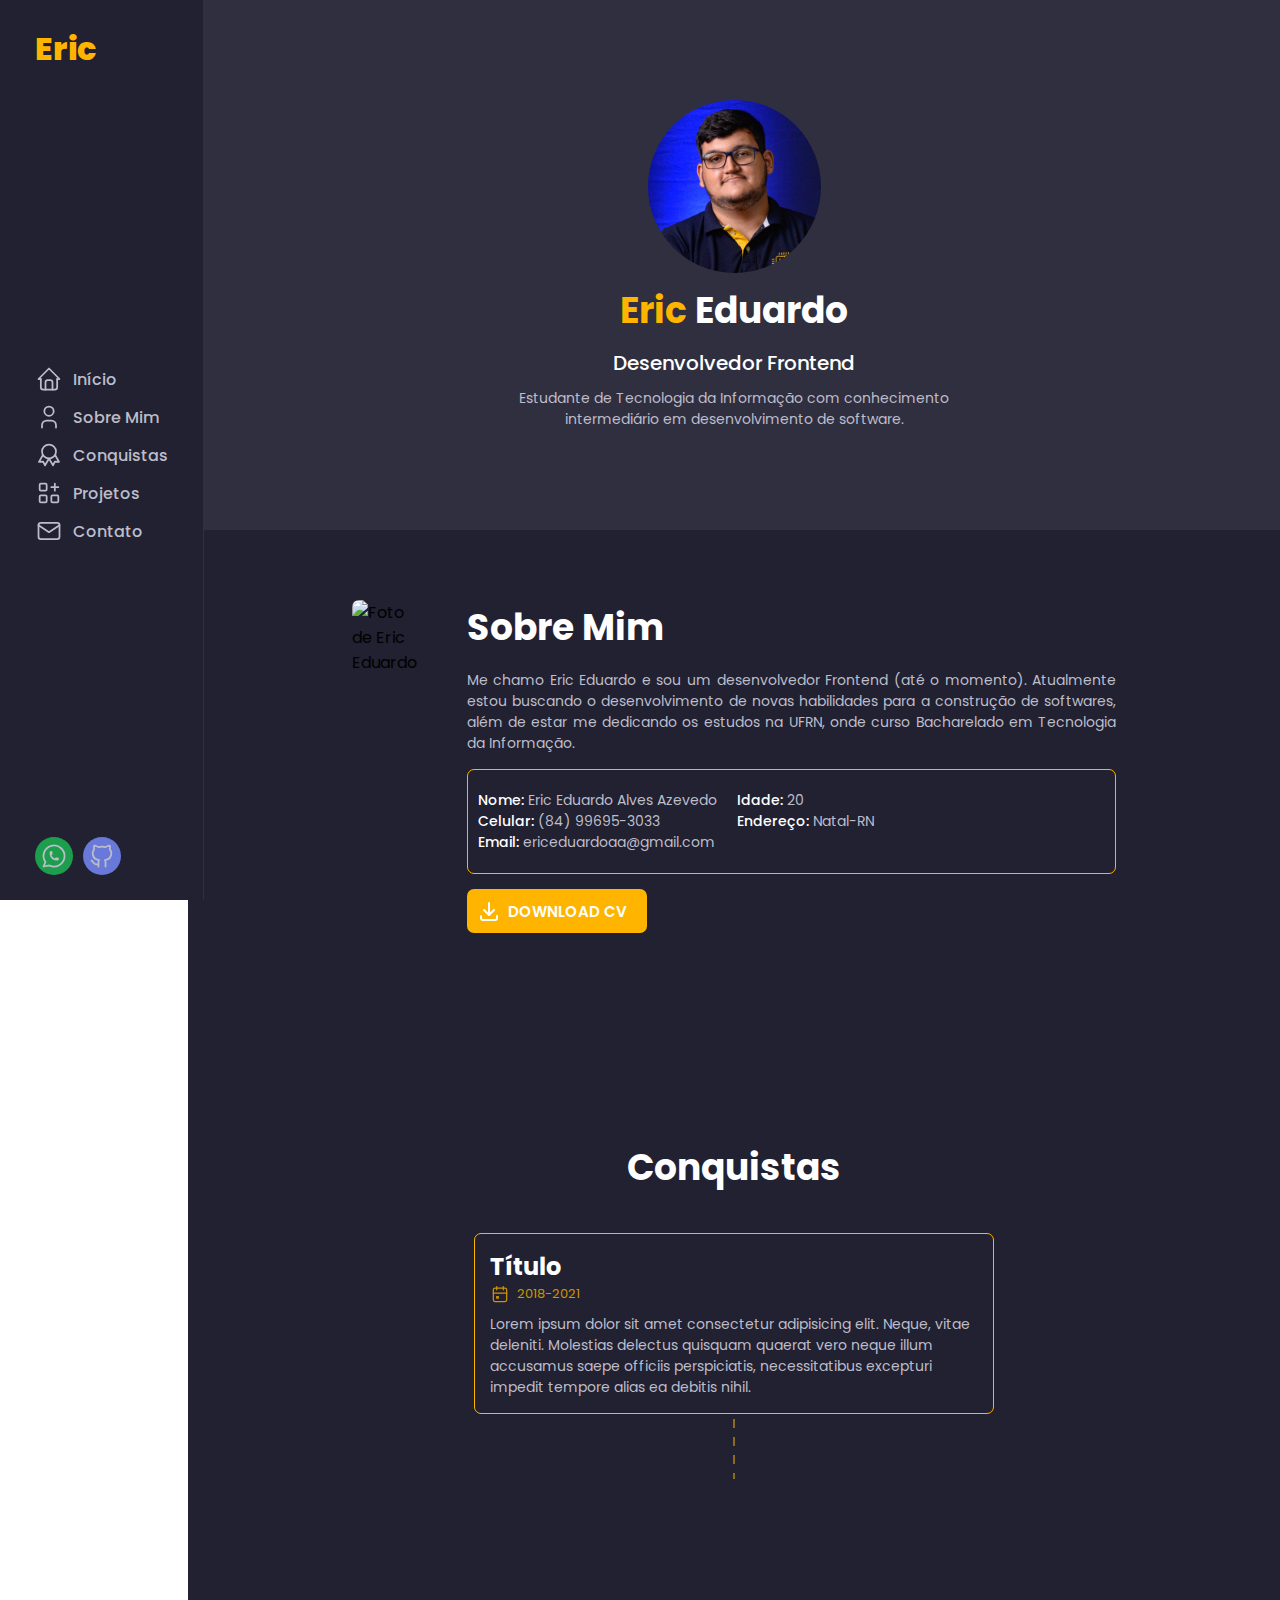
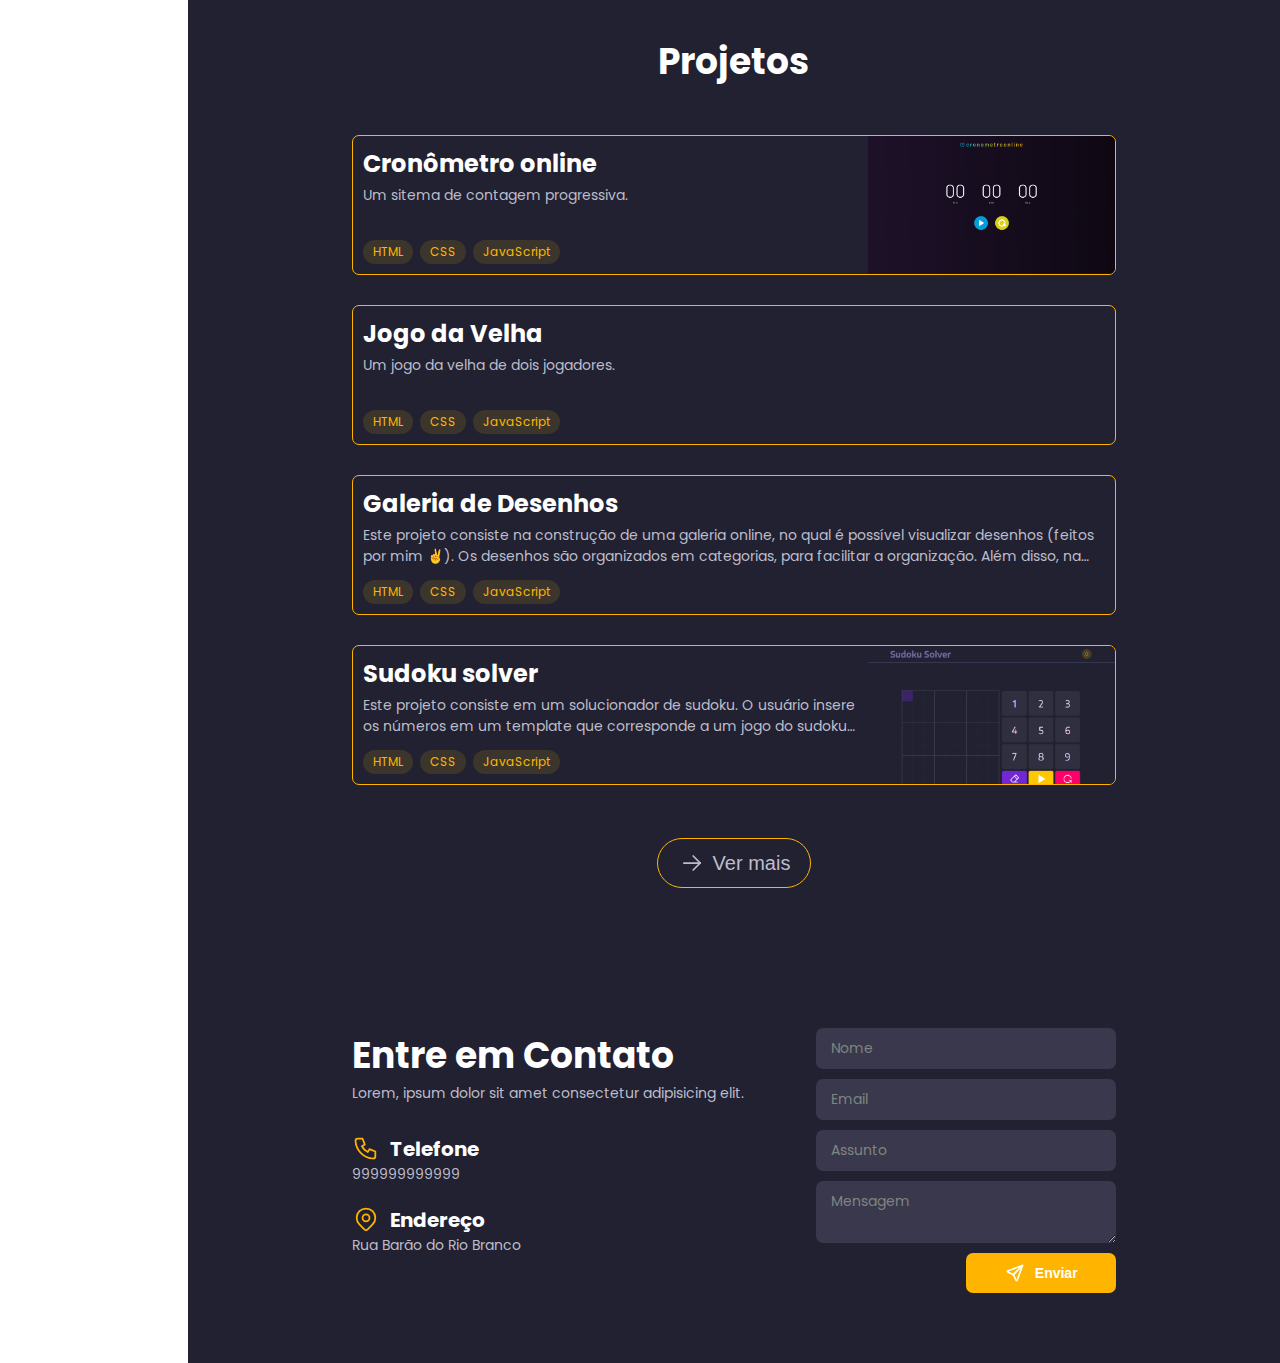
==== commit 6f1518da: "Inserção automática dos projetos e a criação da paginação" ====
--- a/index.html
+++ b/index.html
@@ -180,25 +180,58 @@
             <h1 class="section-title">Conquistas</h1>
 
             <div class="timeline">
-                
-                
+                <div class="achievement">
+                    <h2 class="title">Título</h2>
+                    <div class="date">
+                        <svg xmlns="http://www.w3.org/2000/svg" class="icon icon-tabler icon-tabler-calendar-event" width="20" height="20" viewBox="0 0 24 24" stroke-width="1.5" stroke="#ce9400" fill="none" stroke-linecap="round" stroke-linejoin="round">
+                            <path stroke="none" d="M0 0h24v24H0z" fill="none"></path>
+                            <rect x="4" y="5" width="16" height="16" rx="2"></rect>
+                            <line x1="16" y1="3" x2="16" y2="7"></line>
+                            <line x1="8" y1="3" x2="8" y2="7"></line>
+                            <line x1="4" y1="11" x2="20" y2="11"></line>
+                            <rect x="8" y="15" width="2" height="2"></rect>
+                        </svg>
+                        <p>2018-2021</p>
+                    </div>
+                    <p class="text">Lorem ipsum dolor sit amet consectetur adipisicing elit. Neque, vitae deleniti. Molestias delectus quisquam quaerat vero neque illum accusamus saepe officiis perspiciatis, necessitatibus excepturi impedit tempore alias ea debitis nihil.</p>
+                </div>
+                <svg xmlns="http://www.w3.org/2000/svg" xmlns:xlink="http://www.w3.org/1999/xlink" width="11" height="60">
+                    <line x1="5" y1="0" x2="5" y2="60" stroke-width="1" stroke="#FFB500" stroke-dasharray="9"></line>
+                </svg>
             </div>
         </section>
     
         <section id="projects">
             <h1 class="section-title">Projetos</h1>
-            <div class="content">
-                
-            </div>
-            <button class="btn btn-see-more">
-                <svg xmlns="http://www.w3.org/2000/svg" class="icon icon-tabler icon-tabler-arrow-right" width="28" height="28" viewBox="0 0 24 24" stroke-width="1.5" stroke="#BDBDCA" fill="none" stroke-linecap="round" stroke-linejoin="round">
-                    <path stroke="none" d="M0 0h24v24H0z" fill="none"/>
-                    <line x1="5" y1="12" x2="19" y2="12" />
-                    <line x1="13" y1="18" x2="19" y2="12" />
-                    <line x1="13" y1="6" x2="19" y2="12" />
-                  </svg>
-                  Ver mais
-            </button>
+            <div class="projects-content">
+                <!-- <div class="card">
+                    <div class="info">
+                        <div class="card-content">
+                            <h2 class="title">Habits</h2>
+                            <p class="text">Projeto desenvolvido na NLW Setup, evento promovido pela Rocketsear. Habits consistem em um site para registros/checklist de rotinas diárias, como beber água, caminhar, estudar etc</p>
+                        </div>
+                        <ul class="technologies">
+                            <li class="technology">HTML</li>
+                            <li class="technology">CSS</li>
+                            <li class="technology">JavaScript</li>
+                        </ul>
+                    </div>
+                    <div class="card-img">
+                        <img src="./img/captura_habits.png">
+                    </div>
+                </div> -->
+            </div>
+            <a href="./projects.html">
+                <button class="btn btn-see-more">
+                    <svg xmlns="http://www.w3.org/2000/svg" class="icon icon-tabler icon-tabler-arrow-right" width="28" height="28" viewBox="0 0 24 24" stroke-width="1.5" stroke="#BDBDCA" fill="none" stroke-linecap="round" stroke-linejoin="round">
+                        <path stroke="none" d="M0 0h24v24H0z" fill="none"/>
+                        <line x1="5" y1="12" x2="19" y2="12" />
+                        <line x1="13" y1="18" x2="19" y2="12" />
+                        <line x1="13" y1="6" x2="19" y2="12" />
+                    </svg>
+                    Ver mais
+                </button>
+            </a>
         </section>
 
         <section id="contact">
--- a/css/style.css
+++ b/css/style.css
@@ -17,6 +17,37 @@
 .btn:hover {
     cursor: pointer;
 }
+
+.button-400 {
+    background-color: #3A394D;
+    /* width: 180px; */
+    color: rgb(231, 231, 231);
+    font-weight: 600;
+    font-size: 14px;
+    display: flex;
+    align-items: center;
+    gap: 7px;
+    padding: 10px 15px;
+    border-radius: 7px;
+    border: none;  
+    width: fit-content;
+}
+
+.button-800 {
+    background-color: #FFB500;
+    /* width: 180px; */
+    color: white;
+    font-weight: 600;
+    font-size: 14px;
+    display: flex;
+    align-items: center;
+    gap: 7px;
+    padding: 10px 15px;
+    border-radius: 7px;
+    border: none;  
+    width: fit-content;
+}
+
 
 .text {
     /* color: #9696ab; */
@@ -220,7 +251,7 @@
 }
 
 .timeline {
-    width: 500px;
+    width: 550px;
     padding: 15px;
     display: flex;
     flex-direction: column;
@@ -232,6 +263,7 @@
     border-radius: 7px;
     border: 1px solid #FFB500;
     padding: 15px;
+    width: 100%;
 }
 
 .timeline .achievement .date {
@@ -242,6 +274,26 @@
     align-items: center;
     /* font-weight: 300; */
     margin-bottom: 10px;
+}
+
+.achievement.disable {
+    border: 1px solid #A1A1AD;
+}
+
+.achievement.disable .title {
+    color: #BDBDCA;
+}
+
+.achievement.disable .date p {
+    color: #F76D00;
+}
+
+.achievement.disable .icon-tabler-calendar-event {
+    stroke: #F76D00;
+}
+
+.achievement.disable .text {
+    color: #7E7E7E;
 }
 
 /* PROJETOS */
@@ -297,9 +349,9 @@
     gap: 7px;
 }
 
-.technologies .technology {
+.technologies li {
     color: #FFB500;
-    background-color: rgba(255, 199, 0, 0.15);
+    background-color: rgba(255, 199, 0, 0.12);
     font-size: 12px;
     padding: 3px 10px;
     border-radius: 20px;
@@ -450,5 +502,110 @@
 }
 
 
-
-
+/* ----- PROJETOS ----- */
+.filter {
+    display: flex;
+    flex-direction: column;
+    gap: 15px;
+    margin-top: 20px;
+    background-color: #191925;
+    border-radius: 7px;
+    padding: 10px;
+    margin-bottom: 100px;
+}
+
+.filter .selection-options {
+    display: flex;
+    gap: 10px;
+}
+
+.filter .selection-options .btn {
+    background-color: transparent;
+    border: none;
+    color: #828293;
+    font-weight: 600;
+}
+
+.filter .selection-options .btn:hover {
+    color: #BDBDCA;
+}
+
+.filter .options {
+    display: flex;
+    align-items: center;
+    justify-content: center;
+    gap: 7px;
+}
+
+.filter .options input {
+    display: none;
+}
+
+.filter .options label {
+    font-size: 14px;
+    font-weight: 600;
+    color: #FFB500;
+    background-color: rgba(255, 181, 0, .1);
+    padding: 3px 10px;
+    border-radius: 20px
+}
+
+.filter .options input:checked + label {
+    background-color: #FFB500;
+    color: white; 
+}
+
+.filter .technologies li:hover {
+    cursor: pointer;
+}
+
+#back-button {
+    position: fixed;
+    top: 10px;
+    left: 10px;
+}
+
+.apply-filter {
+    align-self: flex-end;
+}
+
+/* ----- PAGINATOR ----- */
+.paginator {
+    display: flex;
+    flex-direction: row;
+    gap: 10px;
+    justify-content: center;
+}
+
+.paginator svg:hover {
+    cursor: pointer;
+}
+
+.paginator div {
+    display: flex;
+    gap: 5px;
+}
+
+.paginator div span {
+    display: flex;
+    align-items: center;
+    justify-content: center;
+    width: 40px;
+    height: 40px;
+    border: none;
+    border-radius: 7px;
+    background-color: transparent;
+    color: white;
+    font-size: 15px;
+    font-weight: 600;
+}
+
+.paginator div span:hover{
+    background-color: #302F40;
+    /* border: 1px solid #ffb500; */
+    cursor: pointer;
+}
+
+/* .paginator div span.selected {
+    background-color: #FFB500;
+} */
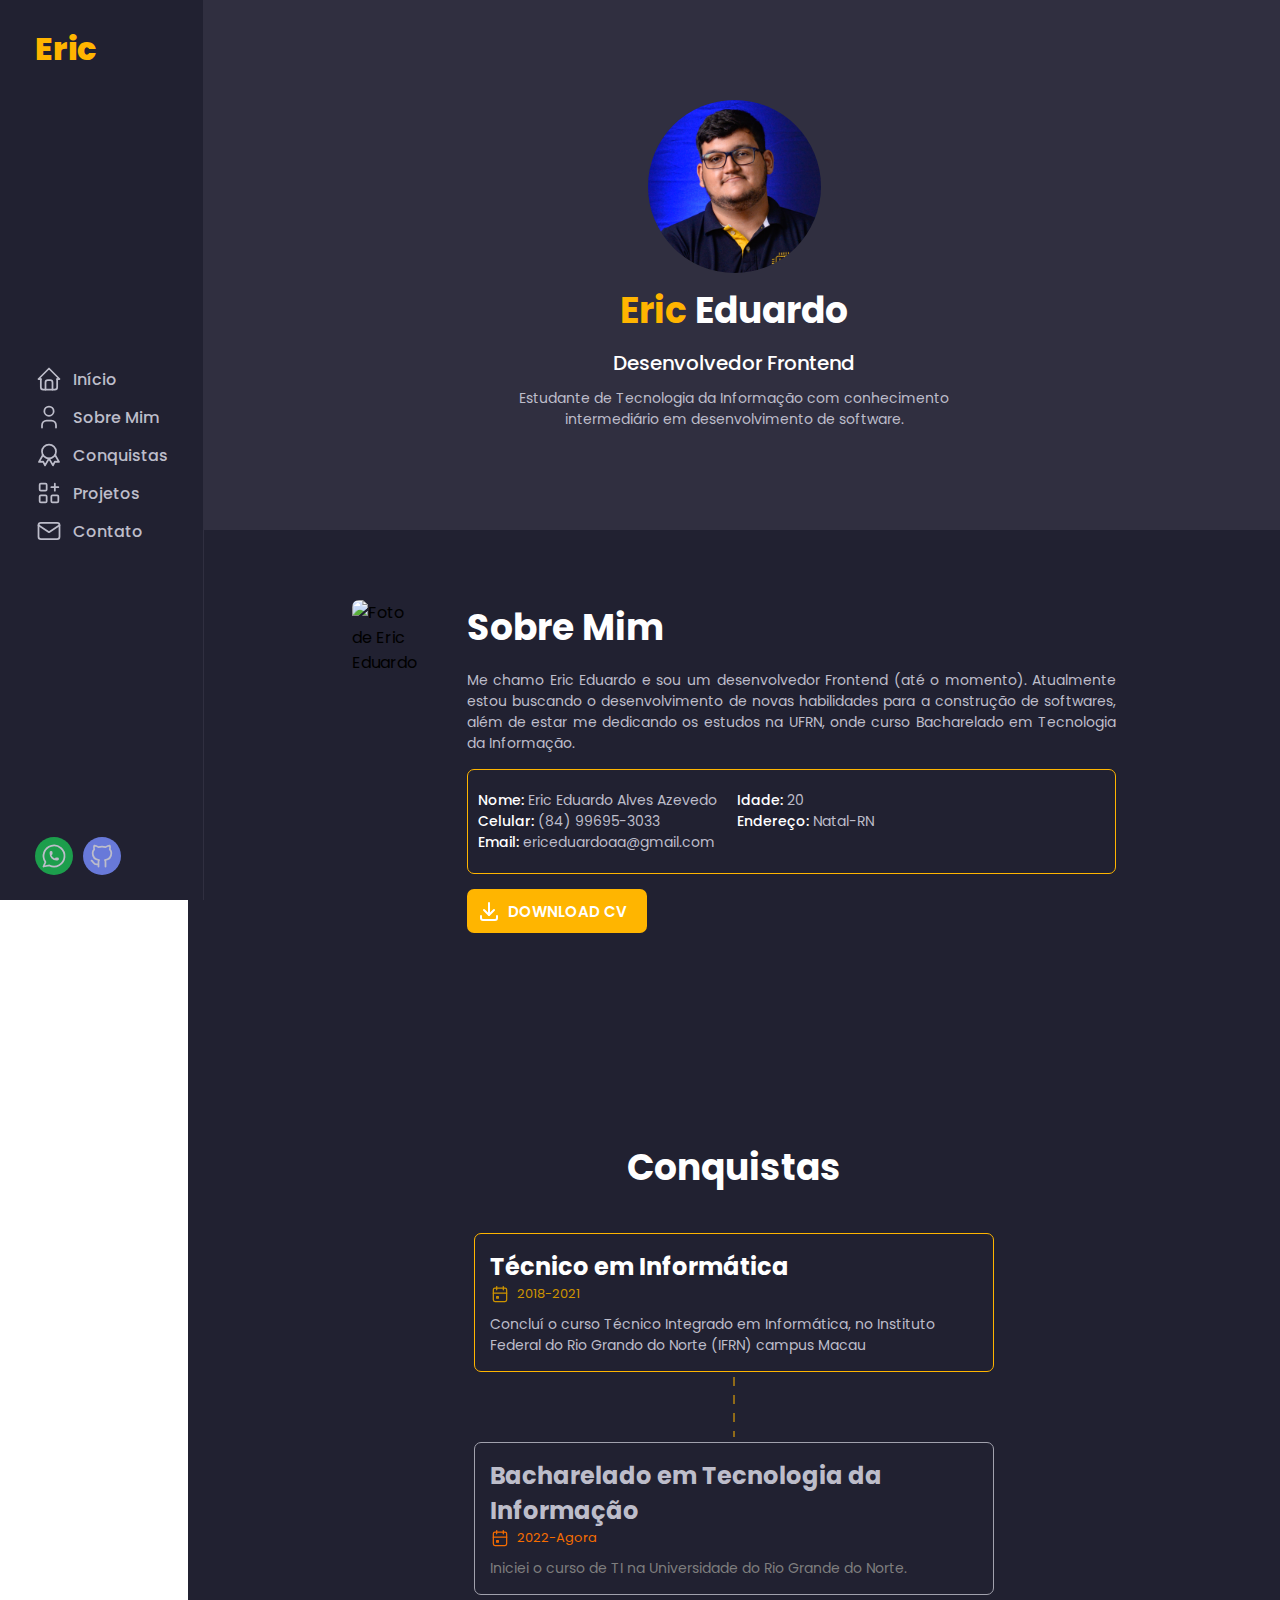
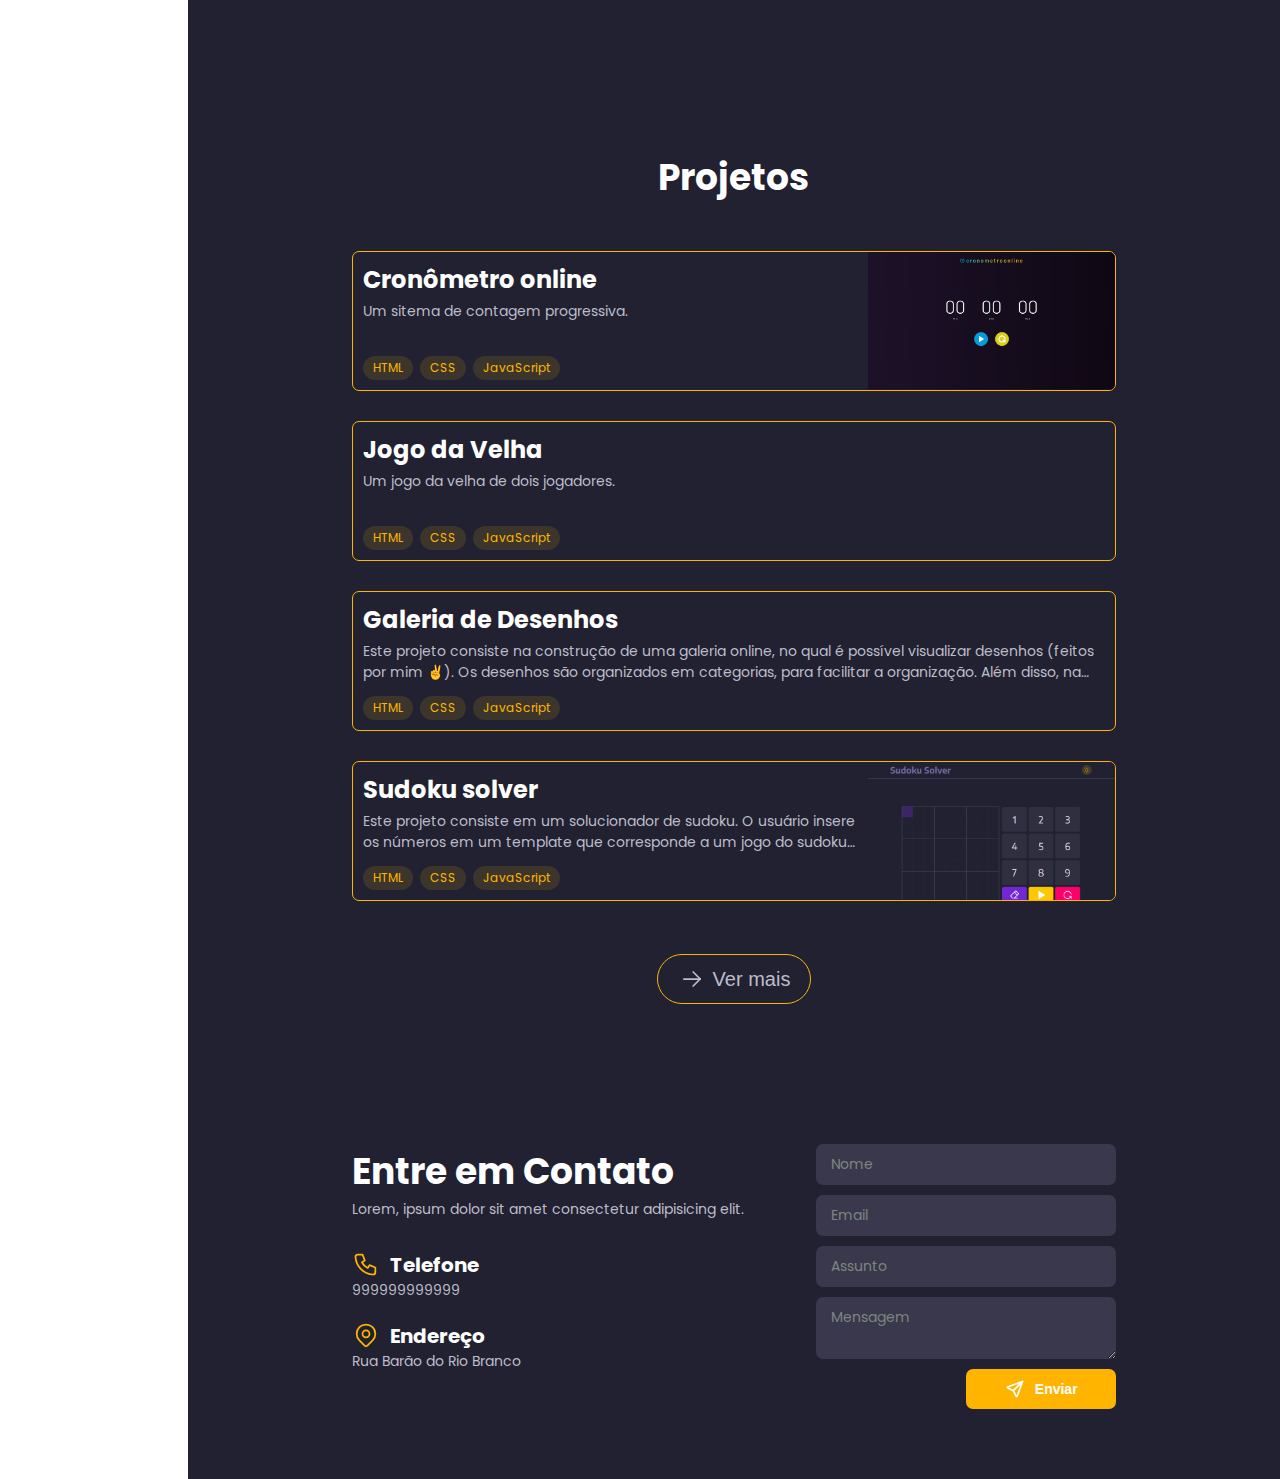
==== commit 9f85241f: "Impementação do filtro de projetos" ====
--- a/index.html
+++ b/index.html
@@ -15,9 +15,7 @@
 <body>
     <div class="project-view">
         <div class="view">
-            <div class="image">
-                <img src="./img/captura_jogo_da_velha.png" alt="jogo da velha">
-            </div>
+            <!-- <div id="close-view-project">X</div> -->
             <svg xmlns="http://www.w3.org/2000/svg" class="icon icon-tabler icon-tabler-x btn" width="24" height="24" viewBox="0 0 24 24" stroke-width="1.5" stroke="#ffffff" fill="none" stroke-linecap="round" stroke-linejoin="round">
                 <path stroke="none" d="M0 0h24v24H0z" fill="none"/>
                 <line x1="18" y1="6" x2="6" y2="18" />
@@ -54,8 +52,10 @@
                         <p class="text description">Lorem ipsum dolor sit, amet consectetur adipisicing elit. Esse, quod. Tenetur dignissimos, odit aliquid praesentium doloribus cumque ipsa in architecto incidunt doloremque modi consectetur earum nihil, nobis suscipit deserunt asperiores. Lorem ipsum dolor sit, amet consectetur adipisicing elit. Esse, quod. Tenetur dignissimos, odit aliquid praesentium doloribus cumque ipsa in architecto incidunt doloremque modi consectetur earum nihil, nobis suscipit deserunt asperiores.</p>
                     </div>
                 </div>
-                
-            </div>
+            </div>
+            <!-- <div class="image">
+                <img src="./img/captura_jogo_da_velha.png" alt="jogo da velha">
+            </div> -->
         </div>
     </div>
     <div class="side-navigation">
@@ -180,6 +180,7 @@
             <h1 class="section-title">Conquistas</h1>
 
             <div class="timeline">
+                <!--
                 <div class="achievement">
                     <h2 class="title">Título</h2>
                     <div class="date">
@@ -198,6 +199,7 @@
                 <svg xmlns="http://www.w3.org/2000/svg" xmlns:xlink="http://www.w3.org/1999/xlink" width="11" height="60">
                     <line x1="5" y1="0" x2="5" y2="60" stroke-width="1" stroke="#FFB500" stroke-dasharray="9"></line>
                 </svg>
+                -->
             </div>
         </section>
     
@@ -281,6 +283,5 @@
     </main>
     <script src="./js/side-navigation.js"></script>
     <script src="./js/main.js"></script>
-    <script src="./js/projetc_view.js"></script>
 </body>
 </html>--- a/css/style.css
+++ b/css/style.css
@@ -516,7 +516,7 @@
 
 .filter .selection-options {
     display: flex;
-    gap: 10px;
+    gap: 15px;
 }
 
 .filter .selection-options .btn {
@@ -606,6 +606,17 @@
     cursor: pointer;
 }
 
-/* .paginator div span.selected {
-    background-color: #FFB500;
-} */
+.error-message {
+    display: flex;
+    flex-direction: column;
+    align-items: center;
+    margin-bottom: 100px;
+    text-align: center;
+}
+
+.error-message h2{
+    font-size: 26px;
+    font-weight: 500;
+    /* color: #4f4f6c; */
+    color: #BDBDCA;
+}--- a/css/project_view.css
+++ b/css/project_view.css
@@ -10,11 +10,11 @@
     align-items: center;
     justify-content: center;
     visibility: hidden;
-    
 }
 
 .project-view .view {
     display: flex;
+    flex-direction: row-reverse;
     background-color: #212131;
     padding: 20px;
     width: 90%;
@@ -40,11 +40,12 @@
     object-position: top;
 }
 
-.project-view .icon-tabler-x {
+.project-view  .icon-tabler-x{
     position: absolute;
-    top: 5px;
-    right: 5px;
+    top: 10px;
+    right: 10px;
 }
+
 .project-view .content {
     flex: 3;
     display: flex;
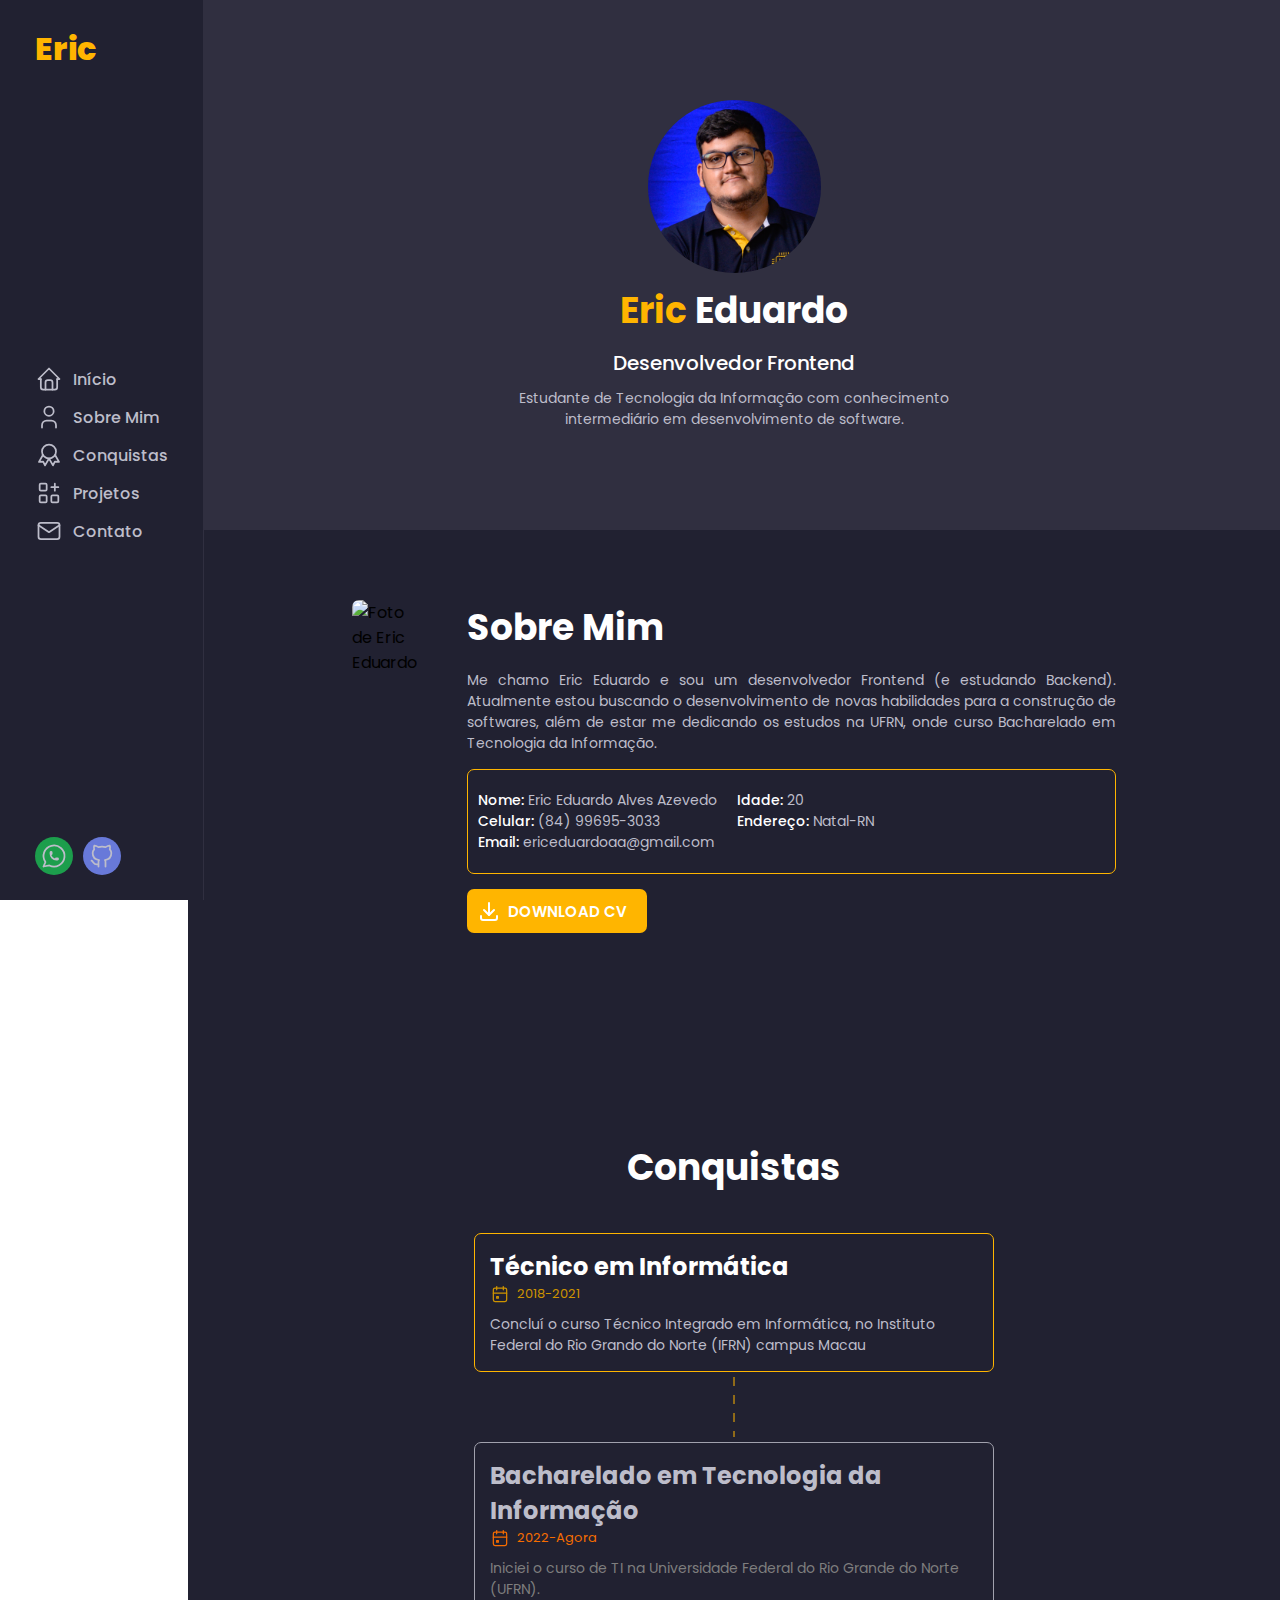
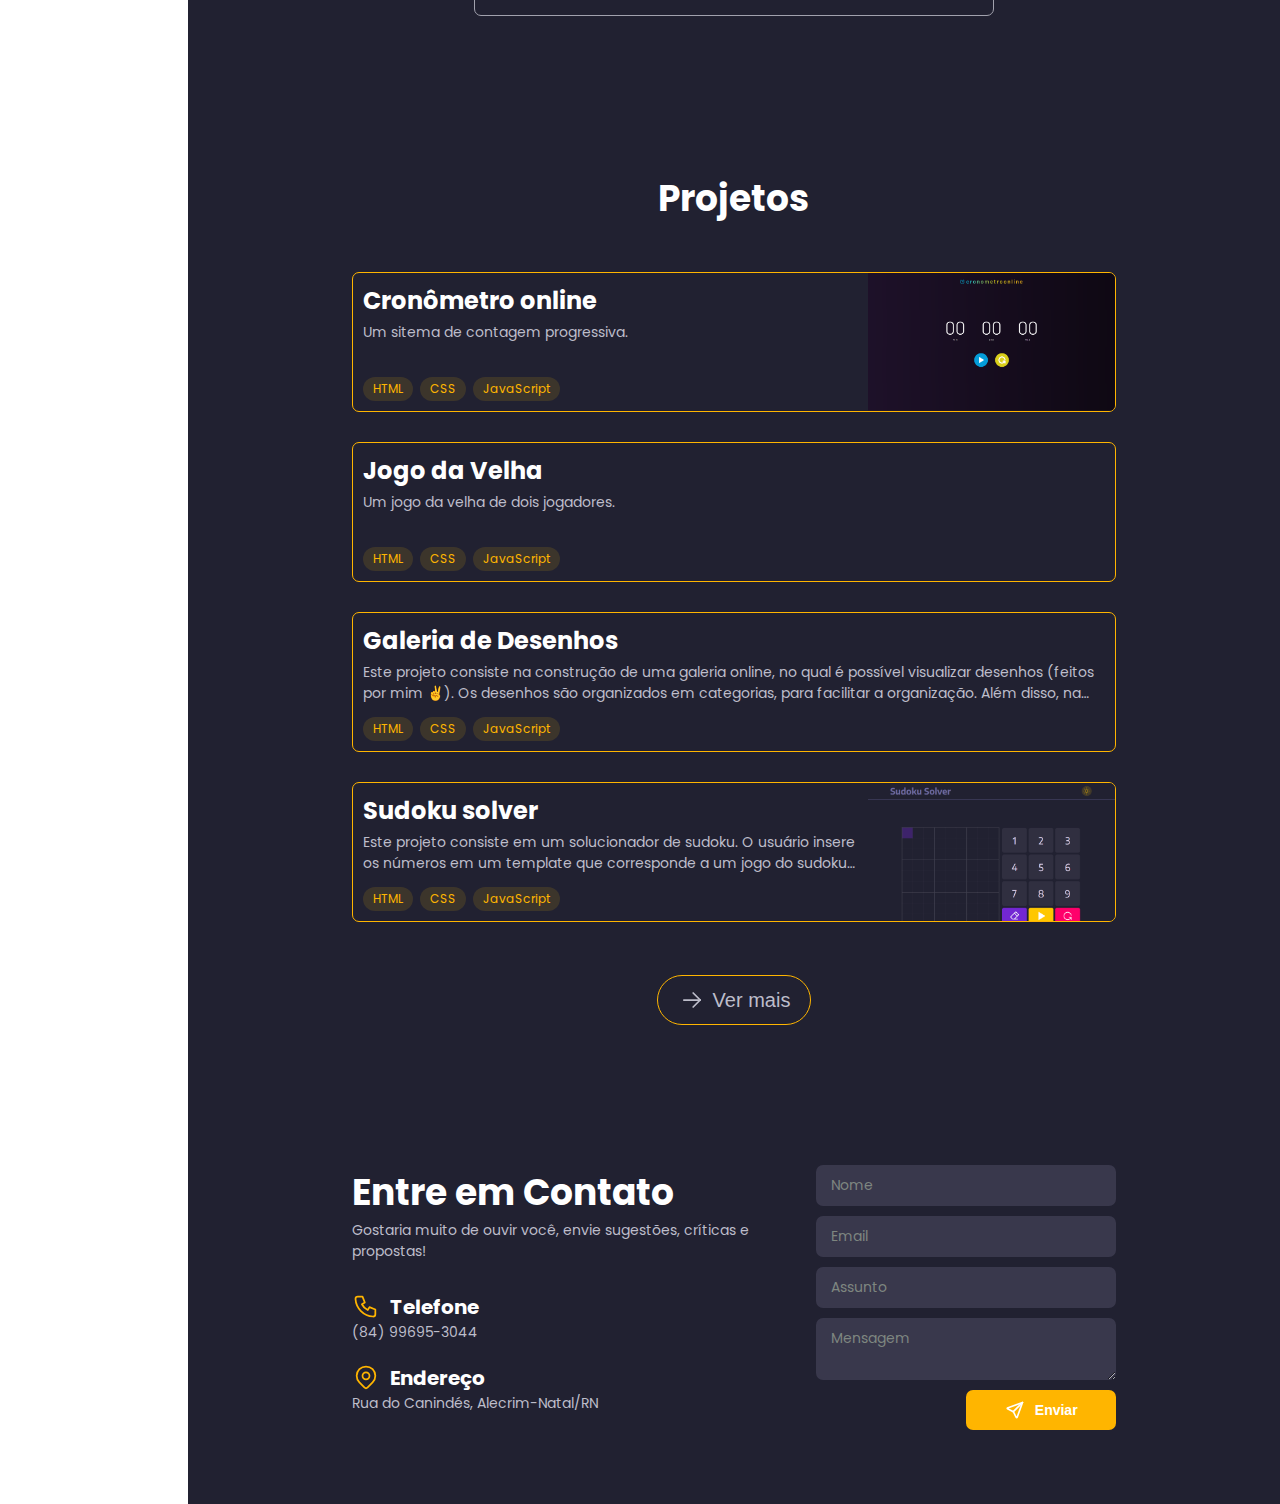
==== commit 53669662: "Atualização de dados pessoais e adição do envio de email" ====
--- a/index.html
+++ b/index.html
@@ -149,7 +149,7 @@
             <div class="info">
                 
                 <h1 class="section-title">Sobre Mim</h1>
-                <p class="description text">Me chamo Eric Eduardo e sou um desenvolvedor Frontend (até o momento). Atualmente estou buscando o desenvolvimento de novas habilidades para a construção de softwares, além de estar me dedicando os  estudos na UFRN, onde curso Bacharelado em Tecnologia da Informação.</p>
+                <p class="description text">Me chamo Eric Eduardo e sou um desenvolvedor Frontend (e estudando Backend). Atualmente estou buscando o desenvolvimento de novas habilidades para a construção de softwares, além de estar me dedicando os estudos na UFRN, onde curso Bacharelado em Tecnologia da Informação.</p>
 
                 <div class="resume text">
                     <div>
@@ -239,7 +239,7 @@
         <section id="contact">
             <div class="content">
                 <h1 class="section-title">Entre em Contato</h1>
-                <p class="text">Lorem, ipsum dolor sit amet consectetur adipisicing elit.</p>
+                <p class="text">Gostaria muito de ouvir você, envie sugestões, críticas e propostas!</p>
                 <div class="content-info">
                     <div class="info">
                         <div>
@@ -249,7 +249,7 @@
                             </svg>
                             <h3>Telefone</h3>
                         </div>
-                        <p class="text">999999999999</p>
+                        <p class="text">(84) 99695-3044</p>
                     </div>
 
                     <div class="info">
@@ -261,16 +261,17 @@
                               </svg>
                             <h3>Endereço</h3>
                         </div>
-                        <p class="text">Rua Barão do Rio Branco</p>
-                    </div>
-                </div>
-            </div>
-            <form>
-                <input id="name" type="text" placeholder="Nome">
-                <input id="email" type="email" placeholder="Email">
-                <input id="subject" type="text" placeholder="Assunto">
-                <textarea id="message" placeholder="Mensagem"></textarea>
-                <button class="btn">
+                        <p class="text">Rua do Canindés, Alecrim-Natal/RN</p>
+                    </div>
+                </div>
+            </div>
+            <form action="https://api.staticforms.xyz/submit" method="post">
+                <input type="hidden" name="accessKey" value="18c8252a-97ba-4676-bb4f-83fa9db05ba3">
+                <input id="name" type="text" placeholder="Nome" name="name" >
+                <input id="email" type="email" placeholder="Email" name="email">
+                <input id="subject" type="text" placeholder="Assunto" name="subject">
+                <textarea id="message" placeholder="Mensagem" name="message"></textarea>
+                <button class="btn" type="submit">
                     <svg xmlns="http://www.w3.org/2000/svg" class="icon icon-tabler icon-tabler-send" width="20" height="20" viewBox="0 0 24 24" stroke-width="2" stroke="#ffffff" fill="none" stroke-linecap="round" stroke-linejoin="round">
                     <path stroke="none" d="M0 0h24v24H0z" fill="none"/>
                     <line x1="10" y1="14" x2="21" y2="3" />
@@ -278,6 +279,7 @@
                   </svg>
                   Enviar
                 </button>
+                <input type="hidden" name="redirectTo" value="https://eric-eduardo.github.io/Portifolio/#contact">
             </form>
         </section>
     </main>
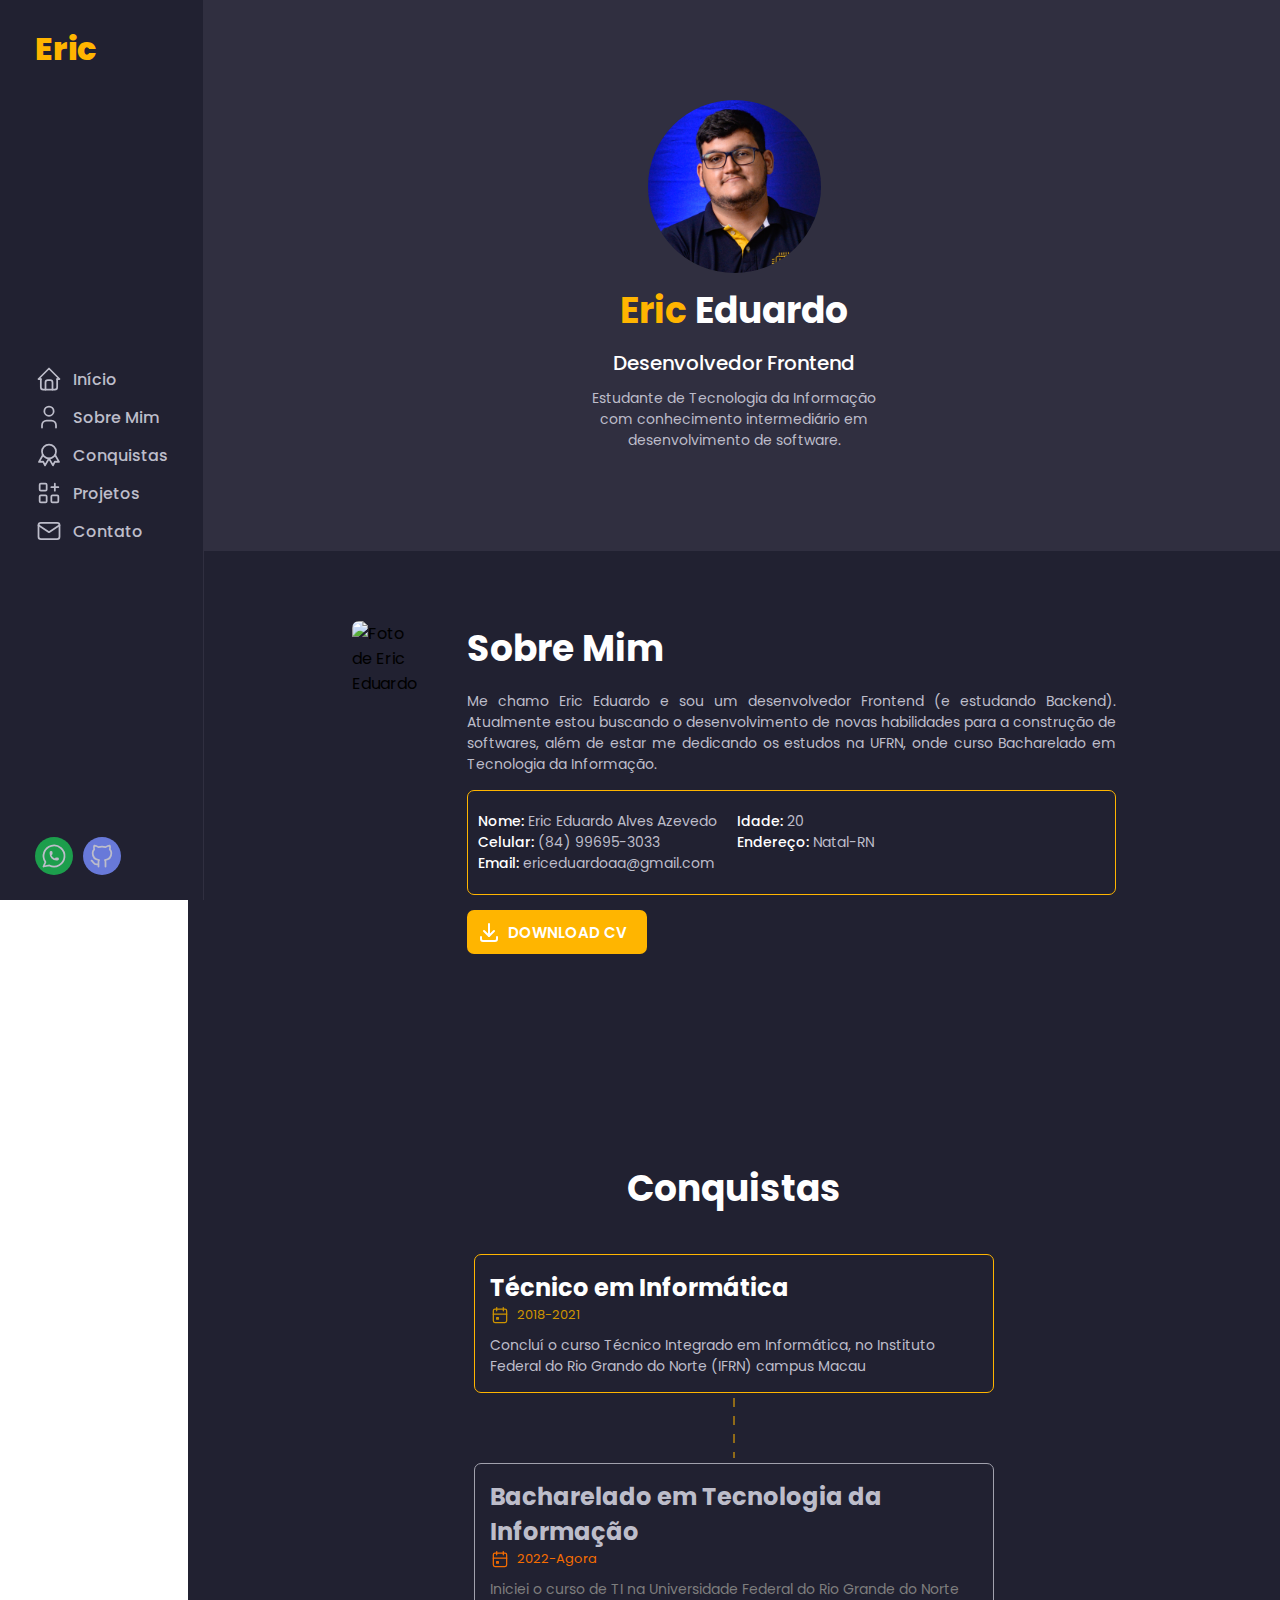
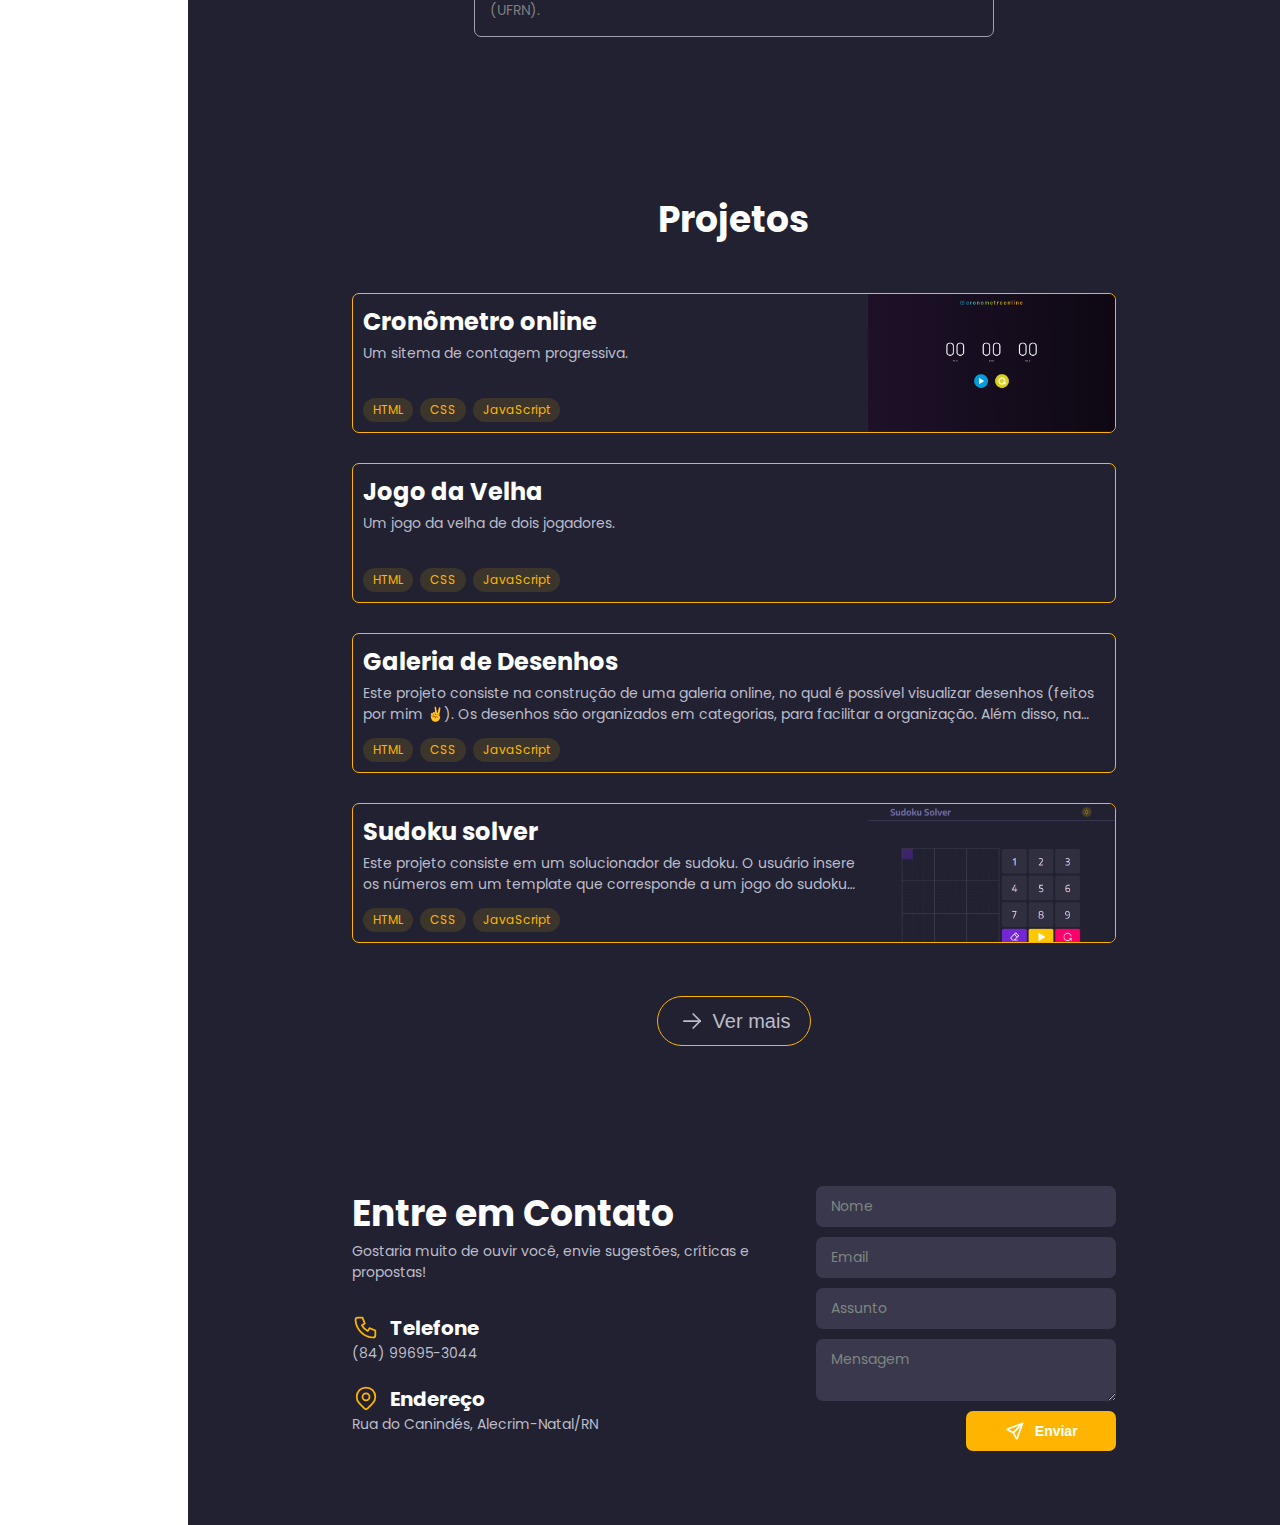
==== commit 0a54918b: "Criação de layout responsivo" ====
--- a/index.html
+++ b/index.html
@@ -8,6 +8,7 @@
 
     <link rel="stylesheet" href="./css/style.css">
     <link rel="stylesheet" href="./css/project_view.css">
+    <link rel="stylesheet" href="./css/media.css">
     <link rel="preconnect" href="https://fonts.googleapis.com">
     <link rel="preconnect" href="https://fonts.gstatic.com" crossorigin>
     <link href="https://fonts.googleapis.com/css2?family=Poppins:wght@200;300;400;500;600;700&display=swap" rel="stylesheet">
@@ -49,7 +50,8 @@
                     <h2 class="subtitle">Sobre o projeto</h2>
 
                     <div class="text-content">
-                        <p class="text description">Lorem ipsum dolor sit, amet consectetur adipisicing elit. Esse, quod. Tenetur dignissimos, odit aliquid praesentium doloribus cumque ipsa in architecto incidunt doloremque modi consectetur earum nihil, nobis suscipit deserunt asperiores. Lorem ipsum dolor sit, amet consectetur adipisicing elit. Esse, quod. Tenetur dignissimos, odit aliquid praesentium doloribus cumque ipsa in architecto incidunt doloremque modi consectetur earum nihil, nobis suscipit deserunt asperiores.</p>
+                        <p class="text description">Lorem ipsum dolor sit, amet consectetur adipisicing elit. Esse, quod. Tenetur dignissimos, odit aliquid praesentium doloribus cumque ipsa in architecto incidunt doloremque modi consectetur earum nihil, nobis suscipit deserunt asperiores. Lorem ipsum dolor sit, amet consectetur adipisicing elit. Esse, quod. Tenetur dignissimos, odit aliquid praesentium doloribus cumque ipsa in architecto incidunt doloremque modi consectetur earum nihil, nobis suscipit deserunt asperiores.
+                        </p>
                     </div>
                 </div>
             </div>
@@ -69,7 +71,7 @@
                         <path d="M5 12v7a2 2 0 0 0 2 2h10a2 2 0 0 0 2 -2v-7" />
                         <path d="M9 21v-6a2 2 0 0 1 2 -2h2a2 2 0 0 1 2 2v6" />
                       </svg>
-                    Início
+                    <p>Início</p>
                 </a>
             </li>
             <li>
@@ -79,7 +81,7 @@
                         <circle cx="12" cy="7" r="4" />
                         <path d="M6 21v-2a4 4 0 0 1 4 -4h4a4 4 0 0 1 4 4v2" />
                     </svg>
-                    Sobre Mim
+                    <p>Sobre Mim</p>
                 </a>
             </li>
             <li>
@@ -90,7 +92,7 @@
                         <polyline points="9 14.2 9 21 12 19 15 21 15 14.2" transform="rotate(-30 12 9)" />
                         <polyline points="9 14.2 9 21 12 19 15 21 15 14.2" transform="rotate(30 12 9)" />
                     </svg>
-                    Conquistas
+                    <p>Conquistas</p>
                 </a>
             </li>
             <li>
@@ -103,7 +105,7 @@
                         <line x1="14" y1="7" x2="20" y2="7" />
                         <line x1="17" y1="4" x2="17" y2="10" />
                     </svg>
-                    Projetos
+                    <p>Projetos</p>
                 </a>
             </li>
             <li>
@@ -113,7 +115,8 @@
                         <rect x="3" y="5" width="18" height="14" rx="2" />
                         <polyline points="3 7 12 13 21 7" />
                     </svg>
-                    Contato
+                    <p>Contato</p>
+
                 </a>
             </li>
         </ul>
--- a/css/style.css
+++ b/css/style.css
@@ -112,6 +112,8 @@
     display: flex;
     padding: 5px;
     border-radius: 50px;
+    width: 38px;
+    height: 38px;
 }
 
 .side-navigation .media .github {
@@ -119,6 +121,8 @@
     display: flex;
     padding: 5px;
     border-radius: 50px;
+    width: 38px;
+    height: 38px;
 }
 
 /* ----- MAIN ----- */
@@ -139,7 +143,7 @@
     flex-direction: column;
     align-items: center;
     justify-content: center;
-    padding: 100px 0;
+    padding: 100px 0px;
     gap: 10px;
 }
 
@@ -168,7 +172,7 @@
 }
 
 #home .text {
-    width: 460px;
+    max-width: 300px;
     text-align: center;
 }
 
@@ -251,7 +255,7 @@
 }
 
 .timeline {
-    width: 550px;
+    max-width: 550px;
     padding: 15px;
     display: flex;
     flex-direction: column;
@@ -532,6 +536,7 @@
 
 .filter .options {
     display: flex;
+    flex-wrap: wrap;
     align-items: center;
     justify-content: center;
     gap: 7px;
--- a/css/project_view.css
+++ b/css/project_view.css
@@ -1,6 +1,6 @@
 .project-view {
     position: fixed;
-    z-index: 1;
+    z-index: 2;
     top: 0;
     display: flex;
     background-color: rgba(0, 0, 0, 0.6);
@@ -14,45 +14,63 @@
 
 .project-view .view {
     display: flex;
-    flex-direction: row-reverse;
+    /* flex-direction: row-reverse; */
+    flex-direction: column-reverse;
     background-color: #212131;
-    padding: 20px;
-    width: 90%;
-    height: 50%;
-    border-radius: 10px;
-    gap: 20px;
-    position: relative;
+    /* padding: 20px; */
+    width: 600px;
+    height: 100%;
+    /* border-radius: 10px; */
+    /* gap: 20px; */
+    
+    /* overflow-x: hidden; */
 }
 
 .project-view .image {
-    flex: 2;
-    height: 100%;
-    overflow: hidden;
-    border-radius: 10px;
+    /* flex: 3; */
+    height: 250px;
+    width: 100%;
+    /* overflow: hidden; */
+    /* border-radius: 10px; */
     /* visibility: hidden; */
-    display: block;
+    /* display: block; */
+    border-bottom: 1px solid #302F40;
+    /* background-image: url("../img/captura_jogo_da_velha.png"); */
+    background-position: top;
+    background-size: cover;
+    background-color: #212131;
 }
 
 .project-view img {
     height: 100%;
     width: 100%;
-    object-fit: cover;
-    object-position: top;
+    object-fit: contain;
+    object-position: center;
+
+    backdrop-filter: blur(5px) saturate(150%);
+    -webkit-backdrop-filter: blur(16px) saturate(180%);
+    background-color: rgba(0, 0, 0, 0.3);
 }
 
-.project-view  .icon-tabler-x{
-    position: absolute;
+.project-view .icon-tabler-x{
+    position: fixed;
+    z-index:1;
     top: 10px;
     right: 10px;
+    background-color: rgba(0, 0, 0, 0.5);
+    padding: 3px;
+    box-sizing: content-box;
+    border-radius: 30px;
 }
 
 .project-view .content {
     flex: 3;
+    padding: 20px;
     display: flex;
     flex-direction: column;
-    overflow: scroll;
-    overflow-x: hidden;
-    padding-right: 6px;
+    /* padding-right: 6px; */
+    position: relative;
+    overflow-y: scroll;
 }
 
 
--- a/css/media.css
+++ b/css/media.css
@@ -0,0 +1,60 @@
+@media (max-width: 1100px) {
+    /* ----- index.html ----- */
+    .side-navigation {
+        padding: 25px 25px;
+    }
+    section {
+        padding: 70px 60px;
+    }
+    #about-me img {
+        /* width: 500px; */
+        height: 360px;
+    }
+}
+
+@media (max-width: 850px) {
+    /* ----- index.html ----- */
+    .side-navigation {
+        padding: 25px 0px;
+        width: 90px;
+        align-items: center;
+    }
+    .side-navigation a p{
+        display: none;
+    }
+    .side-navigation .media {
+        flex-direction: column;
+    }
+    #home .text {
+        width: 300px;
+    }
+    section {
+        padding: 70px 20px;
+    }
+
+    #about-me {
+        flex-direction: column;
+    }
+
+    #about-me img {
+        height: auto;
+        width: 250px;
+        align-self: center;
+    }
+}
+
+/* @media (max-width: 750px) {
+    .project-view .view{
+        flex-direction: column-reverse;
+        height: 100%;
+    }
+} */
+
+@media (max-width: 600px) {
+    .side-navigation {
+        display: none;
+    }
+    section {
+        padding: 70px 20px;
+    }
+}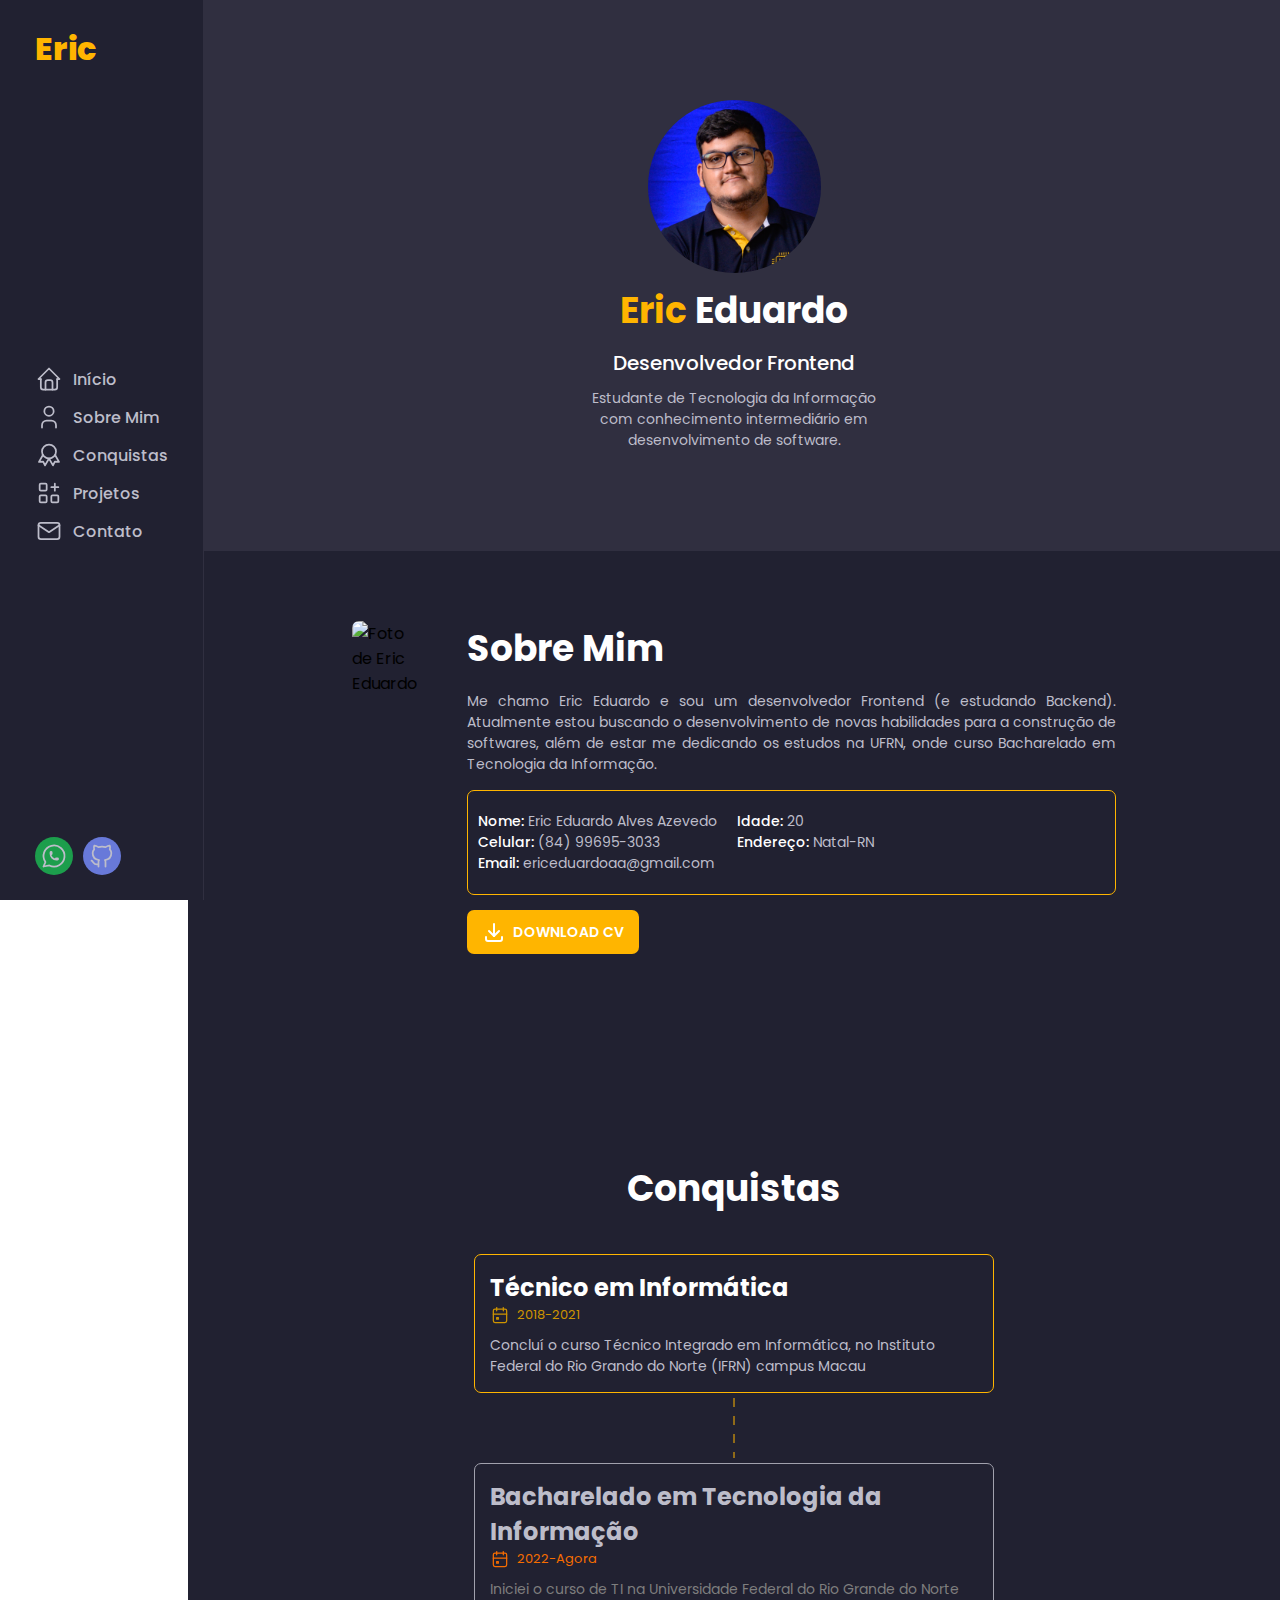
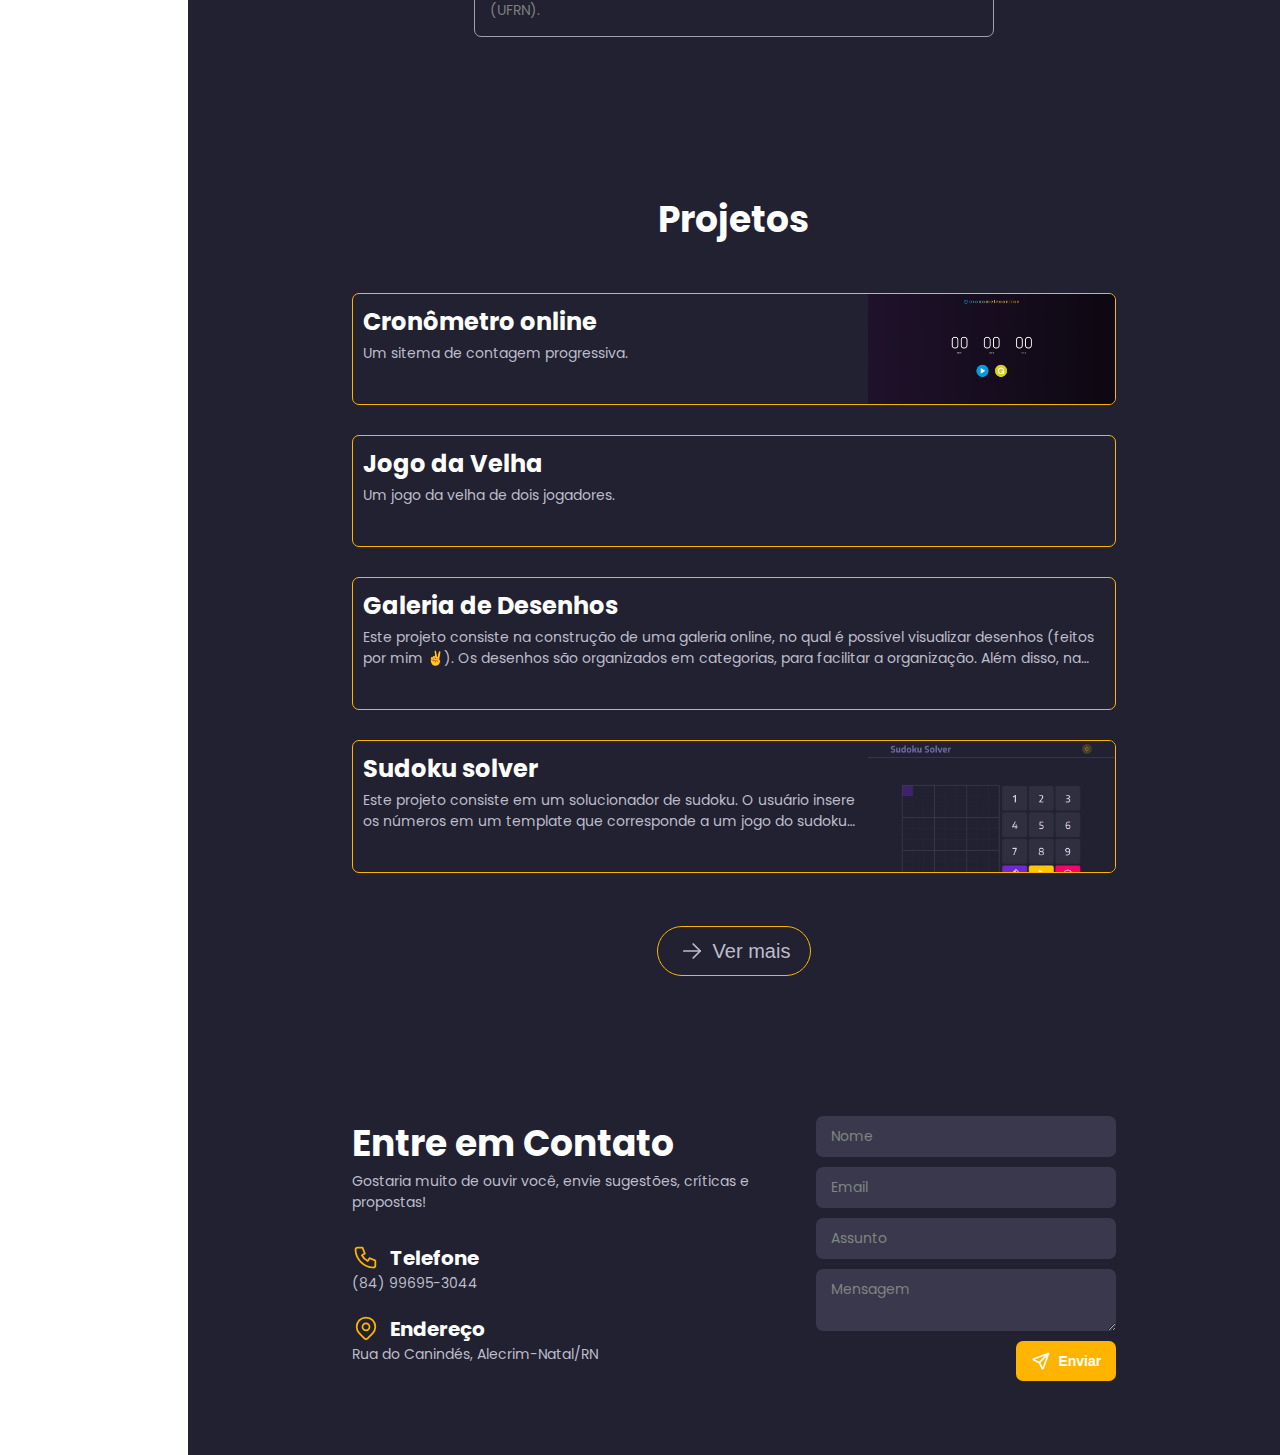
==== commit efba776f: "Adição de animações" ====
--- a/index.html
+++ b/index.html
@@ -6,6 +6,7 @@
     <meta name="viewport" content="width=device-width, initial-scale=1.0">
     <title>Eric Eduardo</title>
 
+    <link rel="shortcut icon" href="./img/logo.png" type="image/png">
     <link rel="stylesheet" href="./css/style.css">
     <link rel="stylesheet" href="./css/project_view.css">
     <link rel="stylesheet" href="./css/media.css">
@@ -37,20 +38,25 @@
                     </div>
                     <h1 class="title">Título do Projeto</h1>
                     <ul class="technologies">
-                        <!-- <li>HTML</li> -->
+                        <li>HTML</li>
+                        <li>JavaScript</li>
                     </ul>
                 </div>
                 <div class="body-content">
                     <h2 class="subtitle">Links</h2>
+                    
                     <ul class="links">
-                        <!-- <li class="btn">Site</li>
-                        <li class="btn">Github</li> -->
+                        <li class="btn">Site</li>
+                        <li class="btn">Github</li>
+                        <li class="btn">Github</li>
+                        <li class="btn">Github</li>
+                        <li class="btn">Github</li>
                     </ul>
 
                     <h2 class="subtitle">Sobre o projeto</h2>
 
                     <div class="text-content">
-                        <p class="text description">Lorem ipsum dolor sit, amet consectetur adipisicing elit. Esse, quod. Tenetur dignissimos, odit aliquid praesentium doloribus cumque ipsa in architecto incidunt doloremque modi consectetur earum nihil, nobis suscipit deserunt asperiores. Lorem ipsum dolor sit, amet consectetur adipisicing elit. Esse, quod. Tenetur dignissimos, odit aliquid praesentium doloribus cumque ipsa in architecto incidunt doloremque modi consectetur earum nihil, nobis suscipit deserunt asperiores.
+                        <p class="text description">Lorem ipsum dolor sit, amet consectetur adipisicing elit. Esse, quod. Tenetur dignissimos, odit aliquid praesentium doloribus cumque ipsa in architecto incidunt doloremque modi consectetur earum nihil, nobis suscipit deserunt asperiores. <br><br> ipsum dolor sit, amet consectetur adipisicing elit. Esse, quod. Tenetur dignissimos, odit aliquid praesentium doloribus cumque ipsa in architecto incidunt doloremque modi consectetur earum nihil, nobis suscipit deserunt asperiores.
                         </p>
                     </div>
                 </div>
@@ -167,7 +173,7 @@
                 </div>
                 
                
-                    <a href="./curriculum vitae - Eric.pdf" class="btn" id="btn-download" target="_blank" download="curriculum vitae - Eric.pdf" class="btn" id="btn-download">
+                    <a href="./documents/curriculum vitae - Eric.pdf" class="btn button-800" id="btn-download" target="_blank" download="curriculum vitae - Eric.pdf" class="btn" id="btn-download">
                         <svg xmlns="http://www.w3.org/2000/svg" class="icon icon-tabler icon-tabler-download" width="24" height="24" viewBox="0 0 24 24" stroke-width="2" stroke="#ffffff" fill="none" stroke-linecap="round" stroke-linejoin="round">
                             <path stroke="none" d="M0 0h24v24H0z" fill="none"/>
                             <path d="M4 17v2a2 2 0 0 0 2 2h12a2 2 0 0 0 2 -2v-2" />
@@ -274,7 +280,7 @@
                 <input id="email" type="email" placeholder="Email" name="email">
                 <input id="subject" type="text" placeholder="Assunto" name="subject">
                 <textarea id="message" placeholder="Mensagem" name="message"></textarea>
-                <button class="btn" type="submit">
+                <button class="btn button-800" type="submit">
                     <svg xmlns="http://www.w3.org/2000/svg" class="icon icon-tabler icon-tabler-send" width="20" height="20" viewBox="0 0 24 24" stroke-width="2" stroke="#ffffff" fill="none" stroke-linecap="round" stroke-linejoin="round">
                     <path stroke="none" d="M0 0h24v24H0z" fill="none"/>
                     <line x1="10" y1="14" x2="21" y2="3" />
--- a/css/style.css
+++ b/css/style.css
@@ -46,8 +46,12 @@
     border-radius: 7px;
     border: none;  
     width: fit-content;
-}
-
+    transition: background .3s;
+}
+
+.button-800:hover {
+    background-color: #fcce59;
+}
 
 .text {
     /* color: #9696ab; */
@@ -227,7 +231,7 @@
     font-weight: 500;
 }
 
-#btn-download {
+/* #btn-download {
     background-color: #FFB500;
     width: 180px;
     color: white;
@@ -238,12 +242,7 @@
     gap: 7px;
     padding: 10px;
     border-radius: 7px;
-    transition: background .3s;
-}
-
-#btn-download:hover {
-    background-color: #fcce59;
-}
+} */
 
 /* CONQUISTAS */
 
@@ -314,7 +313,7 @@
 
 .card {
     display: flex;
-    height: 140px;
+    /* height: 140px; */
     border: 1px solid #ffb500;
     border-radius: 7px;
     overflow: hidden;
@@ -346,23 +345,25 @@
     display: -webkit-box;
     -webkit-line-clamp: 2;
     -webkit-box-orient: vertical;
+    margin-bottom: 7px;
 }
 
 .technologies {
     display: flex;
     gap: 7px;
+    flex-wrap: wrap;
 }
 
 .technologies li {
     color: #FFB500;
     background-color: rgba(255, 199, 0, 0.12);
-    font-size: 12px;
+    font-size: 11px;
     padding: 3px 10px;
     border-radius: 20px;
 }
 
 .card-img {
-    height: auto;
+    /* height: auto; */
     flex: 1;
     overflow: hidden;
 }
@@ -387,7 +388,7 @@
     transition: color .4s, background-color .4s;
 }
 
-.icon-tabler-arrow-right {
+.icon-tabler-arrow-right, .icon-tabler-arrow-left {
     transition: stroke .4s, transform .2s;
 }
 
@@ -397,10 +398,17 @@
     /* stroke: #FFB500; */
 }
 
-.btn-see-more:hover .icon-tabler-arrow-right {
+.btn:hover .icon-tabler-arrow-right {
     stroke: #FFB500;
     transform: translateX(5px);
 }
+
+.btn:hover .icon-tabler-arrow-left {
+    /* stroke: #FFB500; */
+    transform: translateX(-5px);
+}
+
+
 
 /* CONTATO */
 
@@ -460,7 +468,7 @@
     outline: 1px solid #FFB500;
 }
 
-#contact form button {
+/* #contact form button {
     display: flex;
     justify-content: center;
     align-items: center;
@@ -474,11 +482,7 @@
     font-weight: 600;
     width: 150px;
     transition: all .4s;
-}
-
-#contact form button:hover {
-    background-color: #fcce59;
-}
+} */
 
 #contact ::-webkit-input-placeholder {
     color: #7e8680;
--- a/css/project_view.css
+++ b/css/project_view.css
@@ -6,46 +6,41 @@
     background-color: rgba(0, 0, 0, 0.6);
     height: 100vh;
     width: 100vw;
-    /* padding: 150px 75px; */
     align-items: center;
     justify-content: center;
     visibility: hidden;
 }
 
 .project-view .view {
-    display: flex;
-    /* flex-direction: row-reverse; */
+    position: relative;
+    display: flex;
     flex-direction: column-reverse;
     background-color: #212131;
-    /* padding: 20px; */
+    max-width: 600px;
     width: 600px;
-    height: 100%;
-    /* border-radius: 10px; */
-    /* gap: 20px; */
-    
-    /* overflow-x: hidden; */
+    margin: 0 35px;
+    height: 80%;
+    border-radius: 10px;
+    overflow: hidden;
 }
 
 .project-view .image {
     /* flex: 3; */
-    height: 250px;
+    height: 220px;
     width: 100%;
     /* overflow: hidden; */
     /* border-radius: 10px; */
     /* visibility: hidden; */
     /* display: block; */
     border-bottom: 1px solid #302F40;
-    /* background-image: url("../img/captura_jogo_da_velha.png"); */
-    background-position: top;
-    background-size: cover;
     background-color: #212131;
 }
 
 .project-view img {
     height: 100%;
     width: 100%;
-    object-fit: contain;
-    object-position: center;
+    object-fit: cover;
+    object-position: top;
 
     backdrop-filter: blur(5px) saturate(150%);
     -webkit-backdrop-filter: blur(16px) saturate(180%);
@@ -53,7 +48,7 @@
 }
 
 .project-view .icon-tabler-x{
-    position: fixed;
+    position: absolute;
     z-index:1;
     top: 10px;
     right: 10px;
@@ -87,6 +82,11 @@
 .project-view .title {
     font-size: 32px;
     color: white;
+    opacity: 0;
+}
+
+.technologies {
+    opacity: 0;
 }
 
 .project-view .subtitle {
@@ -94,11 +94,19 @@
     color: white;
     margin-top: 25px;
     font-weight: 600;
+    opacity: 0;
 }
 
 .project-view .links {
     display: flex;
     gap: 7px;
+    overflow-x: auto;
+    opacity: 0;
+}
+
+.project-view .links::-webkit-scrollbar {
+    /* width: 0; */
+    height: 0;
 }
 
 .project-view .links li {
@@ -124,6 +132,7 @@
     /* overflow: scroll; */
     /* height: 50px; */
     /* margin-right: 3px; */
+    opacity: 0;
 }
 
 ::-webkit-scrollbar {
@@ -138,3 +147,82 @@
     background: #3A394D; 
     /* border-radius: 10px; */
 }
+
+.animation-zoom-in {
+    animation: zoom-i .2s ease forwards;
+}
+.animation-zoom-out {
+    animation: zoom-o .2s ease forwards;
+}
+.animation-emerge-left {
+    animation: emerge-left .5s ease forwards;
+}
+.animation-emerge-right {
+    animation: emerge-right .5s ease forwards;
+}
+.animation-emerge-bottom {
+    animation: emerge-bottom .5s ease forwards;
+}
+.animation-emerge-top {
+    animation: emerge-top .5s ease forwards;
+}
+
+@keyframes zoom-i {
+    from {
+        opacity: 0;
+        transform: scale(0.5);
+    } to {
+        opacity: 1;
+        transform: scale(1);
+    }
+}
+
+@keyframes zoom-o {
+    from {
+        opacity: 1;
+        transform: scale(1);
+    } to {
+        opacity: 0;
+        transform: scale(0.5);
+    }
+}
+
+@keyframes emerge-bottom {
+    from {
+        opacity: 0;
+        transform: translateY(70px);
+    } to {
+        opacity: 1;
+        transform: translateY(0);
+    }
+}
+
+@keyframes emerge-top {
+    from {
+        opacity: 0;
+        transform: translateY(-30px);
+    } to {
+        opacity: 1;
+        transform: translateY(0);
+    }
+}
+
+@keyframes emerge-right {
+    from {
+        opacity: 0;
+        transform: translateX(70px);
+    } to {              
+        opacity: 1;
+        transform: translateX(0);
+    }
+}
+
+@keyframes emerge-left {
+    from {
+        opacity: 0;
+        transform: translateX(-100px);
+    } to {              
+        opacity: 1;
+        transform: translateX(0);
+    }
+}
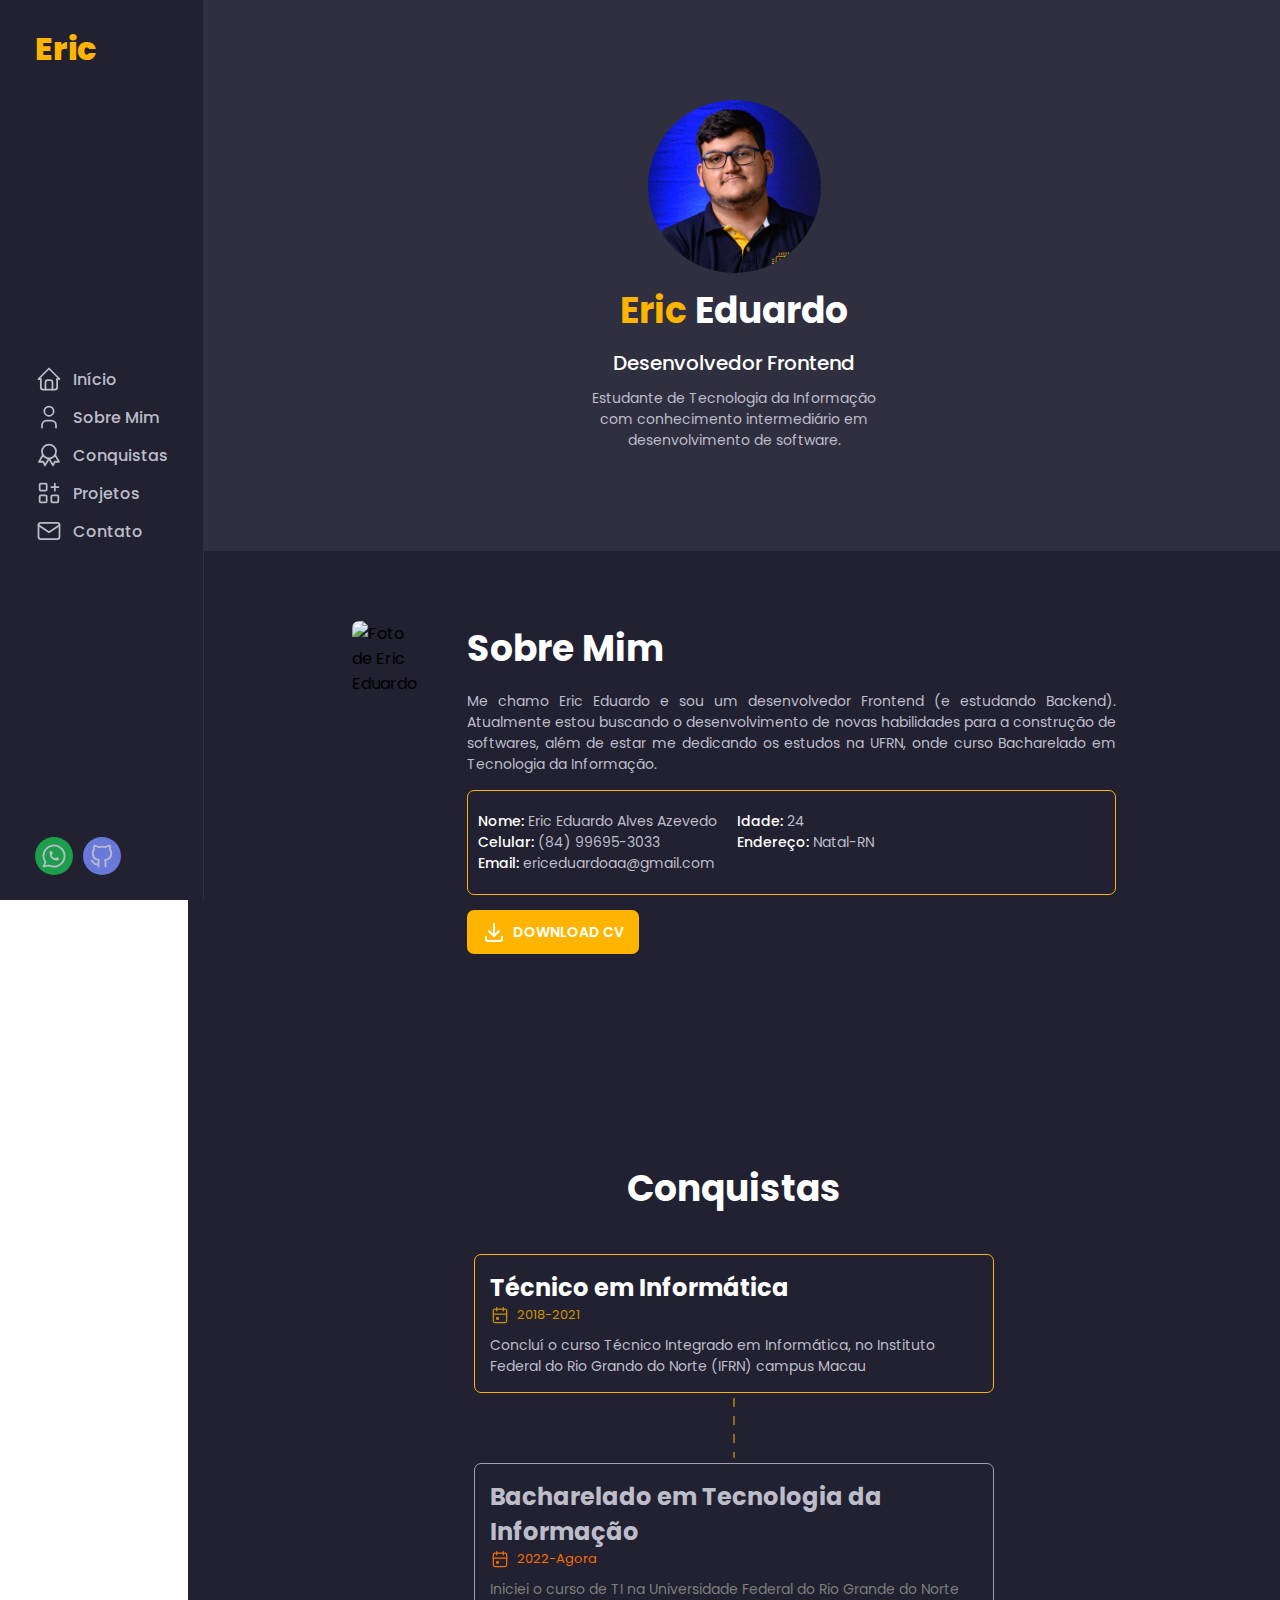
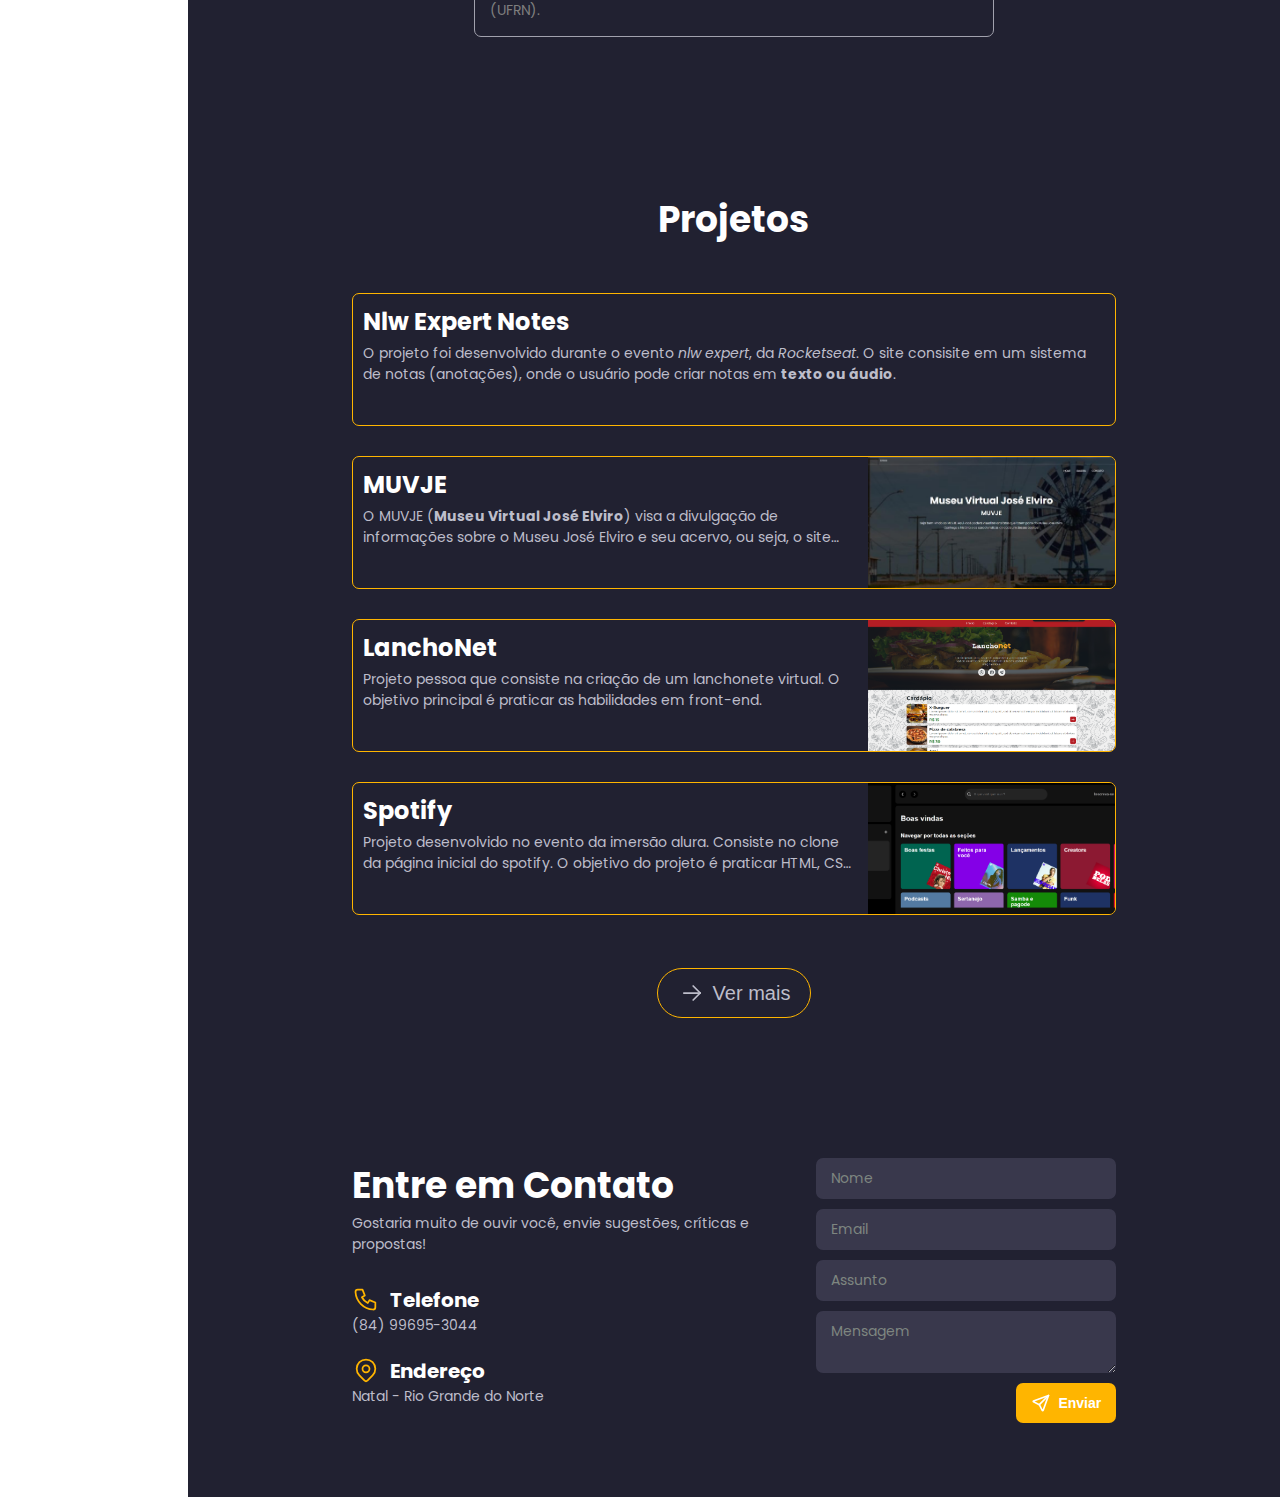
==== commit 868b657d: "Inserção de projetos" ====
--- a/index.html
+++ b/index.html
@@ -36,27 +36,26 @@
                         </svg>
                         <p>2022</p>
                     </div>
-                    <h1 class="title">Título do Projeto</h1>
+                    <h1 class="title">
+                        <!-- Título do Projeto -->
+                    </h1>
                     <ul class="technologies">
-                        <li>HTML</li>
-                        <li>JavaScript</li>
+                        <!-- <li>HTML</li>
+                        <li>JavaScript</li> -->
                     </ul>
                 </div>
                 <div class="body-content">
                     <h2 class="subtitle">Links</h2>
                     
                     <ul class="links">
-                        <li class="btn">Site</li>
-                        <li class="btn">Github</li>
-                        <li class="btn">Github</li>
-                        <li class="btn">Github</li>
-                        <li class="btn">Github</li>
+                        <!-- <li class="btn">Site</li> -->
                     </ul>
 
                     <h2 class="subtitle">Sobre o projeto</h2>
 
                     <div class="text-content">
-                        <p class="text description">Lorem ipsum dolor sit, amet consectetur adipisicing elit. Esse, quod. Tenetur dignissimos, odit aliquid praesentium doloribus cumque ipsa in architecto incidunt doloremque modi consectetur earum nihil, nobis suscipit deserunt asperiores. <br><br> ipsum dolor sit, amet consectetur adipisicing elit. Esse, quod. Tenetur dignissimos, odit aliquid praesentium doloribus cumque ipsa in architecto incidunt doloremque modi consectetur earum nihil, nobis suscipit deserunt asperiores.
+                        <p class="text description">
+                            <!-- Lorem ipsum dolor sit, amet consectetur adipisicing elit. Esse, quod. Tenetur dignissimos, odit aliquid praesentium doloribus cumque ipsa in architecto incidunt doloremque modi consectetur earum nihil, nobis suscipit deserunt asperiores. <br><br> ipsum dolor sit, amet consectetur adipisicing elit. Esse, quod. Tenetur dignissimos, odit aliquid praesentium doloribus cumque ipsa in architecto incidunt doloremque modi consectetur earum nihil, nobis suscipit deserunt asperiores. -->
                         </p>
                     </div>
                 </div>
@@ -167,7 +166,7 @@
                         <p><span>Email: </span>ericeduardoaa@gmail.com</p>
                     </div>
                     <div>
-                        <p><span>Idade: </span>20</p>
+                        <p id="age"><span>Idade: </span>20</p>
                         <p><span>Endereço: </span>Natal-RN</p>
                     </div>
                 </div>
@@ -270,7 +269,7 @@
                               </svg>
                             <h3>Endereço</h3>
                         </div>
-                        <p class="text">Rua do Canindés, Alecrim-Natal/RN</p>
+                        <p class="text">Natal - Rio Grande do Norte</p>
                     </div>
                 </div>
             </div>
